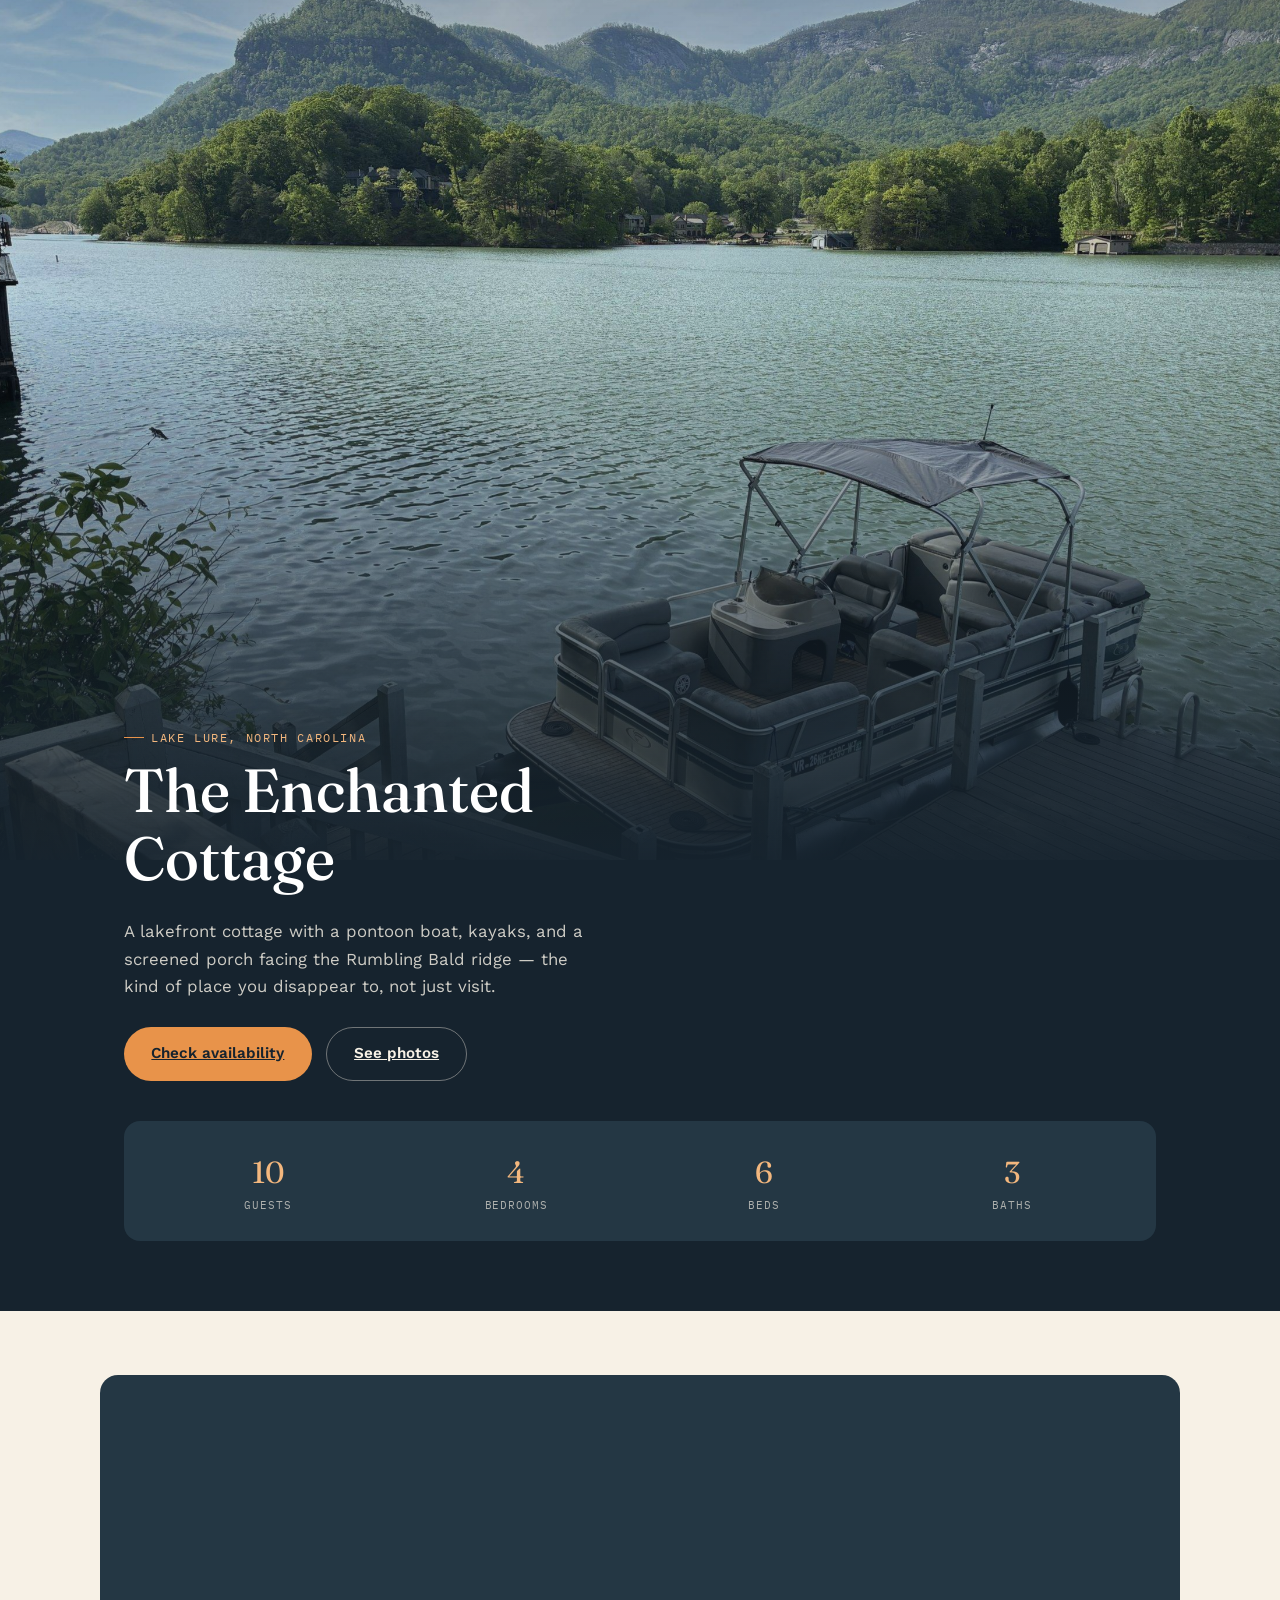
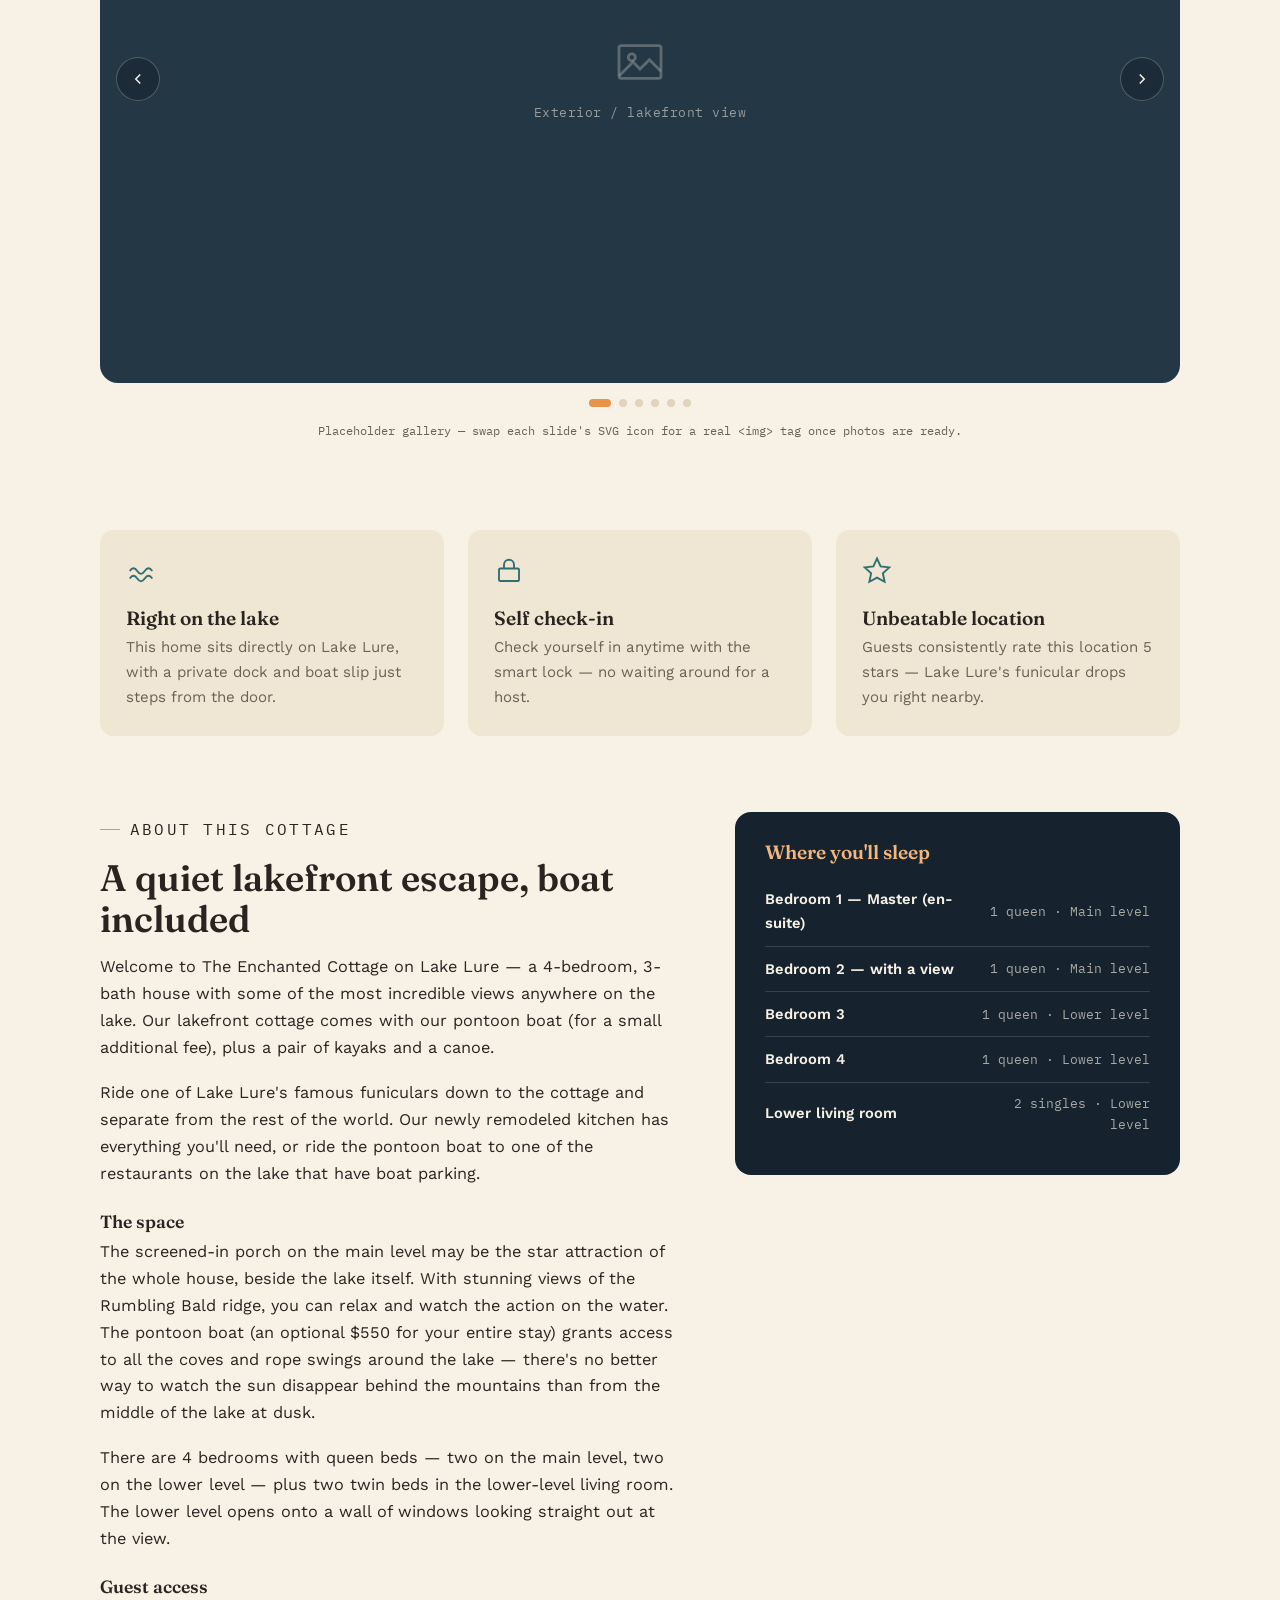
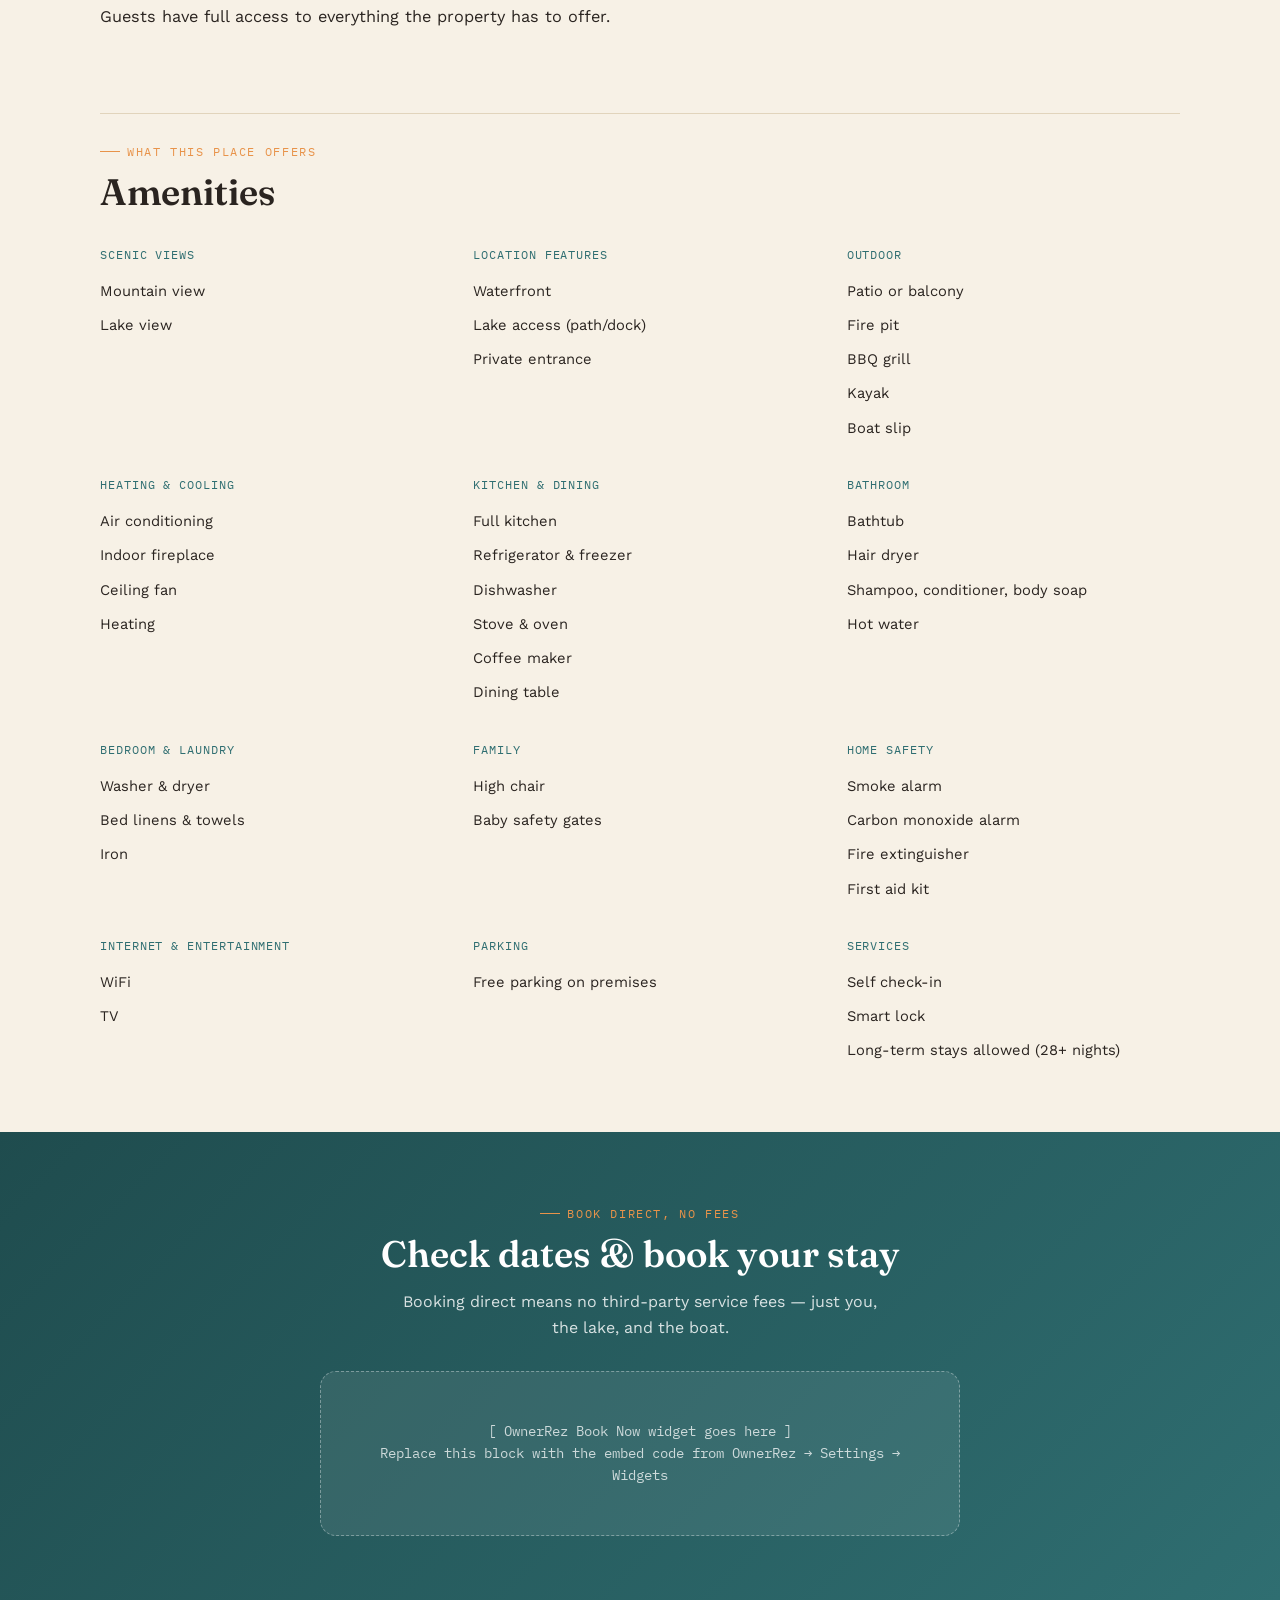
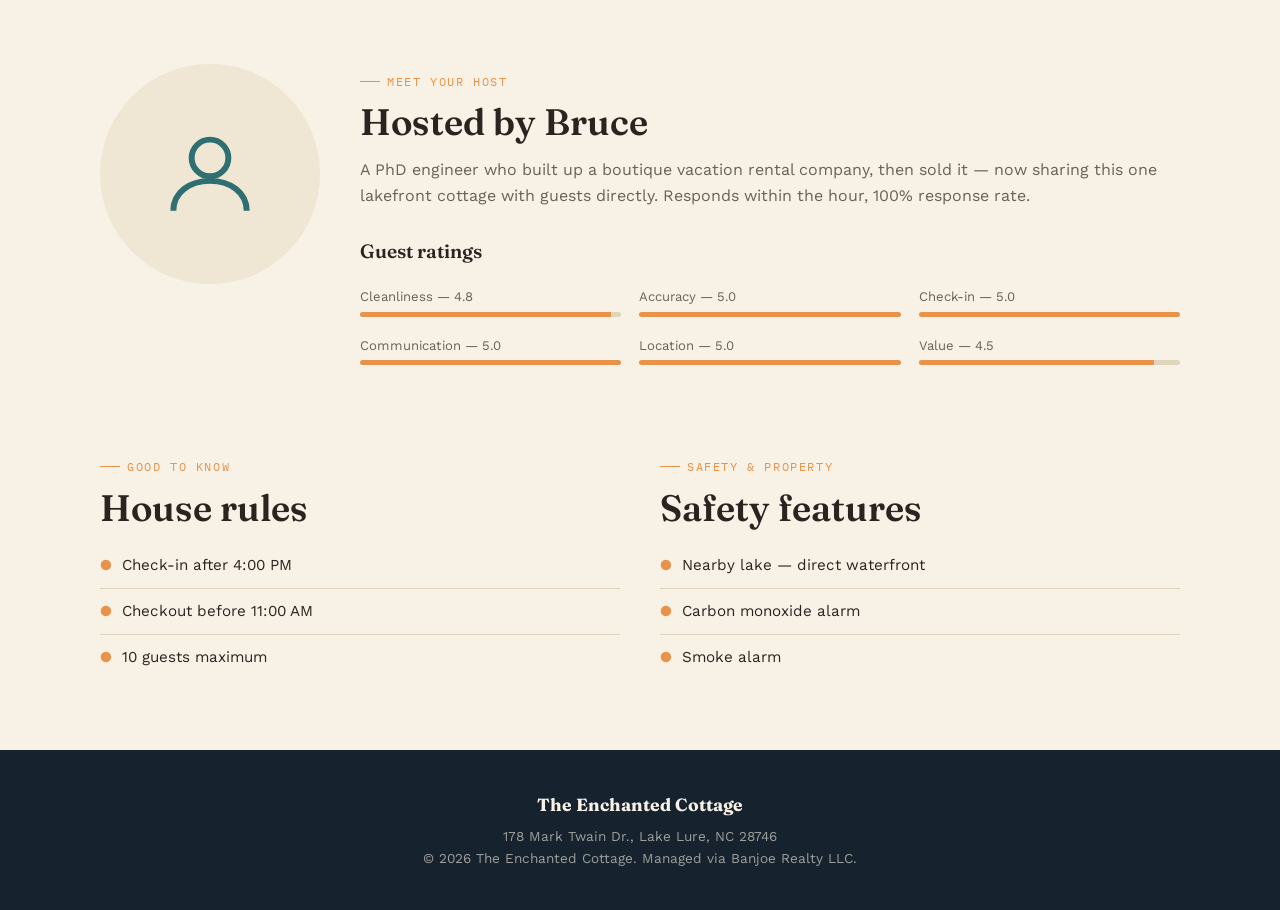
==== index.html @ beb5c67f "Initial commit" ====
<!DOCTYPE html>
<html lang="en">
<head>
<meta charset="UTF-8">
<meta name="viewport" content="width=device-width, initial-scale=1">
<title>The Enchanted Cottage | Lakefront Vacation Rental, Lake Lure NC</title>
<meta name="description" content="Lakefront cottage on Lake Lure, NC with a pontoon boat, kayaks, and a screened porch overlooking Rumbling Bald. Sleeps 10 across 4 bedrooms. Book direct.">
<link rel="preconnect" href="https://fonts.googleapis.com">
<link href="https://fonts.googleapis.com/css2?family=Fraunces:opsz,wght@9..144,400;9..144,500;9..144,600&family=Work+Sans:wght@400;500;600;700&family=IBM+Plex+Mono:wght@400;500&display=swap" rel="stylesheet">
<link rel="stylesheet" href="css/style.css">
</head>
<body>

<section class="hero">
  <div class="hero-media">
    <img src="assets/images/hero-pontoon-mountains.jpg" alt="Pontoon boat docked on Lake Lure with the Rumbling Bald mountain ridge in the background">
    <div class="hero-overlay"></div>
  </div>

  <div class="container hero-content">
    <p class="eyebrow">Lake Lure, North Carolina</p>
    <h1>The Enchanted Cottage</h1>
    <p class="lede">A lakefront cottage with a pontoon boat, kayaks, and a screened porch facing the Rumbling Bald ridge — the kind of place you disappear to, not just visit.</p>
    <div class="hero-ctas">
      <a href="#book" class="btn btn-primary">Check availability</a>
      <a href="#gallery" class="btn btn-ghost">See photos</a>
    </div>

    <div class="quickfacts">
      <div class="fact"><div class="num">10</div><div class="label">Guests</div></div>
      <div class="fact"><div class="num">4</div><div class="label">Bedrooms</div></div>
      <div class="fact"><div class="num">6</div><div class="label">Beds</div></div>
      <div class="fact"><div class="num">3</div><div class="label">Baths</div></div>
    </div>
  </div>
</section>

<section class="carousel-section container" id="gallery">
  <div class="carousel">
    <div class="carousel-track">
      <div class="carousel-slide">
        <div class="placeholder-wrap">
          <svg class="placeholder-icon" viewBox="0 0 24 24" fill="none" stroke="currentColor" stroke-width="1.2"><rect x="3" y="5" width="18" height="14" rx="1"/><circle cx="8.5" cy="10" r="1.5"/><path d="M21 16l-5-5-4 4-3-3-6 6"/></svg>
          <span class="placeholder-label">Exterior / lakefront view</span>
        </div>
      </div>
      <div class="carousel-slide">
        <img src="assets/images/porch-view-mountains.jpg" alt="View of Lake Lure and the surrounding mountains from the cottage's deck">
      </div>
      <div class="carousel-slide">
        <div class="placeholder-wrap">
          <svg class="placeholder-icon" viewBox="0 0 24 24" fill="none" stroke="currentColor" stroke-width="1.2"><rect x="3" y="5" width="18" height="14" rx="1"/><circle cx="8.5" cy="10" r="1.5"/><path d="M21 16l-5-5-4 4-3-3-6 6"/></svg>
          <span class="placeholder-label">Kitchen</span>
        </div>
      </div>
      <div class="carousel-slide">
        <div class="placeholder-wrap">
          <svg class="placeholder-icon" viewBox="0 0 24 24" fill="none" stroke="currentColor" stroke-width="1.2"><rect x="3" y="5" width="18" height="14" rx="1"/><circle cx="8.5" cy="10" r="1.5"/><path d="M21 16l-5-5-4 4-3-3-6 6"/></svg>
          <span class="placeholder-label">Bedroom 1 (Master)</span>
        </div>
      </div>
      <div class="carousel-slide">
        <div class="placeholder-wrap">
          <svg class="placeholder-icon" viewBox="0 0 24 24" fill="none" stroke="currentColor" stroke-width="1.2"><rect x="3" y="5" width="18" height="14" rx="1"/><circle cx="8.5" cy="10" r="1.5"/><path d="M21 16l-5-5-4 4-3-3-6 6"/></svg>
          <span class="placeholder-label">Pontoon boat &amp; dock</span>
        </div>
      </div>
      <div class="carousel-slide">
        <div class="placeholder-wrap">
          <svg class="placeholder-icon" viewBox="0 0 24 24" fill="none" stroke="currentColor" stroke-width="1.2"><rect x="3" y="5" width="18" height="14" rx="1"/><circle cx="8.5" cy="10" r="1.5"/><path d="M21 16l-5-5-4 4-3-3-6 6"/></svg>
          <span class="placeholder-label">Lower level living room</span>
        </div>
      </div>
    </div>
    <button class="carousel-btn prev" aria-label="Previous photo">
      <svg width="18" height="18" viewBox="0 0 24 24" fill="none" stroke="currentColor" stroke-width="2"><path d="M15 18l-6-6 6-6"/></svg>
    </button>
    <button class="carousel-btn next" aria-label="Next photo">
      <svg width="18" height="18" viewBox="0 0 24 24" fill="none" stroke="currentColor" stroke-width="2"><path d="M9 18l6-6-6-6"/></svg>
    </button>
  </div>
  <div class="carousel-dots"></div>
  <p class="carousel-note">Placeholder gallery — swap each slide's SVG icon for a real &lt;img&gt; tag once photos are ready.</p>
</section>

<section class="highlights container">
  <div class="highlight-grid">
    <div class="highlight-card">
      <svg class="icon" viewBox="0 0 24 24" fill="none" stroke="currentColor" stroke-width="1.5"><path d="M3 18c2-3 4-3 6 0s4 3 6 0 4-3 6 0"/><path d="M3 12c2-3 4-3 6 0s4 3 6 0 4-3 6 0"/></svg>
      <h3>Right on the lake</h3>
      <p>This home sits directly on Lake Lure, with a private dock and boat slip just steps from the door.</p>
    </div>
    <div class="highlight-card">
      <svg class="icon" viewBox="0 0 24 24" fill="none" stroke="currentColor" stroke-width="1.5"><rect x="4" y="10" width="16" height="10" rx="1"/><path d="M8 10V7a4 4 0 0 1 8 0v3"/></svg>
      <h3>Self check-in</h3>
      <p>Check yourself in anytime with the smart lock — no waiting around for a host.</p>
    </div>
    <div class="highlight-card">
      <svg class="icon" viewBox="0 0 24 24" fill="none" stroke="currentColor" stroke-width="1.5"><path d="M12 2l2.9 6.3 6.9.8-5.1 4.7 1.4 6.8L12 17.3l-6.1 3.3 1.4-6.8-5.1-4.7 6.9-.8z"/></svg>
      <h3>Unbeatable location</h3>
      <p>Guests consistently rate this location 5 stars — Lake Lure's funicular drops you right nearby.</p>
    </div>
  </div>
</section>

<section class="description-section container">
  <div class="description-grid">
    <div class="description-body">
      <p class="eyebrow">About this cottage</p>
      <h2>A quiet lakefront escape, boat included</h2>
      <p>Welcome to The Enchanted Cottage on Lake Lure — a 4-bedroom, 3-bath house with some of the most incredible views anywhere on the lake. Our lakefront cottage comes with our pontoon boat (for a small additional fee), plus a pair of kayaks and a canoe.</p>
      <p>Ride one of Lake Lure's famous funiculars down to the cottage and separate from the rest of the world. Our newly remodeled kitchen has everything you'll need, or ride the pontoon boat to one of the restaurants on the lake that have boat parking.</p>
      <h3>The space</h3>
      <p>The screened-in porch on the main level may be the star attraction of the whole house, beside the lake itself. With stunning views of the Rumbling Bald ridge, you can relax and watch the action on the water. The pontoon boat (an optional $550 for your entire stay) grants access to all the coves and rope swings around the lake — there's no better way to watch the sun disappear behind the mountains than from the middle of the lake at dusk.</p>
      <p>There are 4 bedrooms with queen beds — two on the main level, two on the lower level — plus two twin beds in the lower-level living room. The lower level opens onto a wall of windows looking straight out at the view.</p>
      <h3>Guest access</h3>
      <p>Guests have full access to everything the property has to offer.</p>
    </div>

    <div class="sleep-card">
      <h3>Where you'll sleep</h3>
      <table class="sleep-table">
        <tr><td class="room">Bedroom 1 — Master (en-suite)</td><td class="beds">1 queen · Main level</td></tr>
        <tr><td class="room">Bedroom 2 — with a view</td><td class="beds">1 queen · Main level</td></tr>
        <tr><td class="room">Bedroom 3</td><td class="beds">1 queen · Lower level</td></tr>
        <tr><td class="room">Bedroom 4</td><td class="beds">1 queen · Lower level</td></tr>
        <tr><td class="room">Lower living room</td><td class="beds">2 singles · Lower level</td></tr>
      </table>
    </div>
  </div>
</section>

<section class="amenities-section container">
  <p class="eyebrow">What this place offers</p>
  <h2>Amenities</h2>
  <div class="amenity-grid">
    <div class="amenity-group">
      <span class="cat">Scenic views</span>
      <ul><li>Mountain view</li><li>Lake view</li></ul>
    </div>
    <div class="amenity-group">
      <span class="cat">Location features</span>
      <ul><li>Waterfront</li><li>Lake access (path/dock)</li><li>Private entrance</li></ul>
    </div>
    <div class="amenity-group">
      <span class="cat">Outdoor</span>
      <ul><li>Patio or balcony</li><li>Fire pit</li><li>BBQ grill</li><li>Kayak</li><li>Boat slip</li></ul>
    </div>
    <div class="amenity-group">
      <span class="cat">Heating &amp; cooling</span>
      <ul><li>Air conditioning</li><li>Indoor fireplace</li><li>Ceiling fan</li><li>Heating</li></ul>
    </div>
    <div class="amenity-group">
      <span class="cat">Kitchen &amp; dining</span>
      <ul><li>Full kitchen</li><li>Refrigerator &amp; freezer</li><li>Dishwasher</li><li>Stove &amp; oven</li><li>Coffee maker</li><li>Dining table</li></ul>
    </div>
    <div class="amenity-group">
      <span class="cat">Bathroom</span>
      <ul><li>Bathtub</li><li>Hair dryer</li><li>Shampoo, conditioner, body soap</li><li>Hot water</li></ul>
    </div>
    <div class="amenity-group">
      <span class="cat">Bedroom &amp; laundry</span>
      <ul><li>Washer &amp; dryer</li><li>Bed linens &amp; towels</li><li>Iron</li></ul>
    </div>
    <div class="amenity-group">
      <span class="cat">Family</span>
      <ul><li>High chair</li><li>Baby safety gates</li></ul>
    </div>
    <div class="amenity-group">
      <span class="cat">Home safety</span>
      <ul><li>Smoke alarm</li><li>Carbon monoxide alarm</li><li>Fire extinguisher</li><li>First aid kit</li></ul>
    </div>
    <div class="amenity-group">
      <span class="cat">Internet &amp; entertainment</span>
      <ul><li>WiFi</li><li>TV</li></ul>
    </div>
    <div class="amenity-group">
      <span class="cat">Parking</span>
      <ul><li>Free parking on premises</li></ul>
    </div>
    <div class="amenity-group">
      <span class="cat">Services</span>
      <ul><li>Self check-in</li><li>Smart lock</li><li>Long-term stays allowed (28+ nights)</li></ul>
    </div>
  </div>
</section>

<section class="booking-band" id="book">
  <div class="container">
    <p class="eyebrow" style="justify-content:center;">Book direct, no fees</p>
    <h2>Check dates &amp; book your stay</h2>
    <p class="lede">Booking direct means no third-party service fees — just you, the lake, and the boat.</p>
    <div class="widget-placeholder">
      [ OwnerRez Book Now widget goes here ]<br>
      Replace this block with the embed code from OwnerRez → Settings → Widgets
    </div>
  </div>
</section>

<section class="host-section container">
  <div class="host-grid">
    <div class="host-avatar">
      <svg viewBox="0 0 24 24" fill="none" stroke="currentColor" stroke-width="1.3"><circle cx="12" cy="8.5" r="4"/><path d="M4 20c0-4 3.6-6.5 8-6.5s8 2.5 8 6.5"/></svg>
    </div>
    <div>
      <p class="eyebrow">Meet your host</p>
      <h2>Hosted by Bruce</h2>
      <p>A PhD engineer who built up a boutique vacation rental company, then sold it — now sharing this one lakefront cottage with guests directly. Responds within the hour, 100% response rate.</p>

      <h3 style="margin-top:1.6em;">Guest ratings</h3>
      <div class="review-stats">
        <div class="review-stat"><div class="label">Cleanliness — 4.8</div><div class="bar-track"><div class="bar-fill" style="width:96%;"></div></div></div>
        <div class="review-stat"><div class="label">Accuracy — 5.0</div><div class="bar-track"><div class="bar-fill" style="width:100%;"></div></div></div>
        <div class="review-stat"><div class="label">Check-in — 5.0</div><div class="bar-track"><div class="bar-fill" style="width:100%;"></div></div></div>
        <div class="review-stat"><div class="label">Communication — 5.0</div><div class="bar-track"><div class="bar-fill" style="width:100%;"></div></div></div>
        <div class="review-stat"><div class="label">Location — 5.0</div><div class="bar-track"><div class="bar-fill" style="width:100%;"></div></div></div>
        <div class="review-stat"><div class="label">Value — 4.5</div><div class="bar-track"><div class="bar-fill" style="width:90%;"></div></div></div>
      </div>
    </div>
  </div>
</section>

<section class="rules-section container">
  <div class="rules-grid">
    <div>
      <p class="eyebrow">Good to know</p>
      <h2>House rules</h2>
      <ul>
        <li><span class="dot">●</span> Check-in after 4:00 PM</li>
        <li><span class="dot">●</span> Checkout before 11:00 AM</li>
        <li><span class="dot">●</span> 10 guests maximum</li>
      </ul>
    </div>
    <div>
      <p class="eyebrow">Safety &amp; property</p>
      <h2>Safety features</h2>
      <ul>
        <li><span class="dot">●</span> Nearby lake — direct waterfront</li>
        <li><span class="dot">●</span> Carbon monoxide alarm</li>
        <li><span class="dot">●</span> Smoke alarm</li>
      </ul>
    </div>
  </div>
</section>

<footer class="site-footer">
  <div class="container">
    <strong>The Enchanted Cottage</strong>
    178 Mark Twain Dr., Lake Lure, NC 28746<br>
    © 2026 The Enchanted Cottage. Managed via Banjoe Realty LLC.
  </div>
</footer>

<script src="js/parallax.js"></script>
<script src="js/carousel.js"></script>
</body>
</html>
---- css/style.css ----
/* ============================================================
   The Enchanted Cottage — Lake Lure, NC
   Design tokens — grounded in the property's own signature
   moment: sunset over the lake, seen from the pontoon boat.
   ============================================================ */
:root {
  --dusk: #16232E;         /* deep lake-at-dusk navy — hero bg, dark sections */
  --dusk-soft: #243744;    /* lighter navy for cards on dark bg */
  --lake: #2F6E71;         /* the lake's actual daytime teal-green */
  --lake-deep: #1F4C4E;
  --amber: #E8934A;        /* sunset glow — primary warm accent */
  --amber-soft: #F3B77E;
  --parchment: #F7F1E6;    /* warm cream — body background */
  --parchment-raised: #EFE6D3;
  --ink: #2A2420;          /* warm near-black text */
  --ink-soft: #6B6155;
  --line: #E1D4BC;

  --font-display: "Fraunces", "Iowan Old Style", Georgia, serif;
  --font-body: "Work Sans", -apple-system, BlinkMacSystemFont, sans-serif;
  --font-mono: "IBM Plex Mono", "SFMono-Regular", Consolas, monospace;

  --container: 1080px;
}

@media (prefers-reduced-motion: reduce) {
  * { animation-duration: 0.001ms !important; transition-duration: 0.001ms !important; }
}

* { box-sizing: border-box; }
html { scroll-behavior: smooth; }
body {
  margin: 0;
  background: var(--parchment);
  color: var(--ink);
  font-family: var(--font-body);
  line-height: 1.65;
  -webkit-font-smoothing: antialiased;
}
img { max-width: 100%; display: block; }
a { color: inherit; }
.container { max-width: var(--container); margin: 0 auto; padding: 0 24px; }

h1, h2, h3 {
  font-family: var(--font-display);
  font-weight: 600;
  line-height: 1.12;
  margin: 0 0 0.4em;
}
h1 { font-size: clamp(2.4rem, 5vw, 3.8rem); font-weight: 500; }
h2 { font-size: clamp(1.6rem, 3vw, 2.3rem); }
h3 { font-size: 1.2rem; }
p { margin: 0 0 1.1em; color: var(--ink-soft); }

.eyebrow {
  font-family: var(--font-mono);
  font-size: 0.72rem;
  letter-spacing: 0.14em;
  text-transform: uppercase;
  color: var(--amber);
  display: inline-flex;
  align-items: center;
  gap: 0.6em;
  margin-bottom: 0.9em;
}
.eyebrow::before { content: ""; width: 20px; height: 1px; background: var(--amber); }

.btn {
  display: inline-flex;
  align-items: center;
  gap: 0.5em;
  font-family: var(--font-body);
  font-weight: 600;
  font-size: 0.95rem;
  padding: 0.9em 1.8em;
  border-radius: 999px;
  border: none;
  cursor: pointer;
  transition: transform 0.15s ease, box-shadow 0.15s ease;
}
.btn-primary { background: var(--amber); color: var(--dusk); }
.btn-primary:hover { transform: translateY(-2px); box-shadow: 0 10px 24px rgba(232,147,74,0.35); }
.btn-ghost { background: transparent; color: var(--parchment); border: 1.5px solid rgba(247,241,230,0.4); }
.btn-ghost:hover { background: rgba(247,241,230,0.1); }

/* ---------- Hero ---------- */
.hero {
  position: relative;
  background: var(--dusk);
  color: var(--parchment);
  overflow: hidden;
  padding-bottom: 70px;
}
.hero-media {
  position: relative;
  width: 100%;
  aspect-ratio: 16/12;
  max-height: 860px;
  overflow: hidden;
}
.hero-media img {
  position: absolute;
  top: -10%;
  left: 0;
  width: 100%;
  height: 122%;
  object-fit: cover;
  object-position: center 0%;
  will-change: transform;
}
.hero-overlay {
  position: absolute;
  inset: 0;
  background: linear-gradient(
    180deg,
    rgba(22,35,46,0.35) 0%,
    rgba(22,35,46,0.15) 35%,
    rgba(22,35,46,0.55) 68%,
    rgba(22,35,46,0.96) 100%
  );
}
.hero-content {
  position: relative;
  margin-top: -140px;
  z-index: 2;
}
.hero-content .eyebrow { color: var(--amber-soft); }
.hero-content h1 { color: #fff; max-width: 16ch; }
.hero-content .lede { color: rgba(247,241,230,0.82); max-width: 46ch; font-size: 1.05rem; }
.hero-ctas { display: flex; gap: 14px; margin-top: 1.6em; flex-wrap: wrap; }

/* Quick facts bar */
.quickfacts {
  margin-top: 40px;
  background: var(--dusk-soft);
  border-radius: 16px;
  padding: 26px 30px;
  display: grid;
  grid-template-columns: repeat(4, 1fr);
  gap: 20px;
}
.quickfacts .fact { text-align: center; }
.quickfacts .fact .num {
  font-family: var(--font-display);
  font-size: 1.9rem;
  color: var(--amber-soft);
}
.quickfacts .fact .label {
  font-family: var(--font-mono);
  font-size: 0.68rem;
  letter-spacing: 0.08em;
  text-transform: uppercase;
  color: rgba(247,241,230,0.65);
}
@media (max-width: 700px) {
  .quickfacts { grid-template-columns: repeat(2, 1fr); }
}

/* ---------- Carousel ---------- */
.carousel-section { padding: 64px 0 20px; }
.carousel {
  position: relative;
  border-radius: 18px;
  overflow: hidden;
  background: var(--dusk-soft);
  aspect-ratio: 16/9;
}
.carousel-track {
  display: flex;
  height: 100%;
  transition: transform 0.4s ease;
}
.carousel-slide {
  flex: 0 0 100%;
  height: 100%;
  display: flex;
  align-items: center;
  justify-content: center;
  position: relative;
  color: rgba(247,241,230,0.55);
}
.carousel-slide .placeholder-icon { width: 56px; height: 56px; opacity: 0.5; margin-bottom: 12px; }
.carousel-slide .placeholder-label {
  font-family: var(--font-mono);
  font-size: 0.8rem;
  letter-spacing: 0.04em;
  text-align: center;
}
.carousel-slide .placeholder-wrap { display: flex; flex-direction: column; align-items: center; }
.carousel-slide img { width: 100%; height: 100%; object-fit: cover; }
.carousel-btn {
  position: absolute;
  top: 50%;
  transform: translateY(-50%);
  background: rgba(22,35,46,0.55);
  border: 1px solid rgba(247,241,230,0.25);
  color: var(--parchment);
  width: 44px; height: 44px;
  border-radius: 50%;
  display: flex; align-items: center; justify-content: center;
  cursor: pointer;
  z-index: 3;
  backdrop-filter: blur(4px);
}
.carousel-btn:hover { background: rgba(232,147,74,0.85); color: var(--dusk); }
.carousel-btn.prev { left: 16px; }
.carousel-btn.next { right: 16px; }
.carousel-dots {
  display: flex;
  justify-content: center;
  gap: 8px;
  margin-top: 16px;
}
.carousel-dot {
  width: 8px; height: 8px;
  border-radius: 50%;
  background: var(--line);
  border: none;
  cursor: pointer;
  padding: 0;
}
.carousel-dot.active { background: var(--amber); width: 22px; border-radius: 5px; }
.carousel-note {
  text-align: center;
  font-family: var(--font-mono);
  font-size: 0.75rem;
  color: var(--ink-soft);
  margin-top: 14px;
}

/* ---------- Highlights ---------- */
.highlights { padding: 56px 0; }
.highlight-grid {
  display: grid;
  grid-template-columns: repeat(3, 1fr);
  gap: 24px;
}
@media (max-width: 800px) { .highlight-grid { grid-template-columns: 1fr; } }
.highlight-card {
  background: var(--parchment-raised);
  border-radius: 14px;
  padding: 26px;
}
.highlight-card .icon { width: 30px; height: 30px; color: var(--lake); margin-bottom: 14px; }
.highlight-card h3 { margin-bottom: 0.3em; }
.highlight-card p { margin: 0; font-size: 0.94rem; }

/* ---------- Description ---------- */
.description-section { padding: 20px 0 64px; }
.description-grid {
  display: grid;
  grid-template-columns: 1.3fr 1fr;
  gap: 56px;
  align-items: start;
}
@media (max-width: 860px) { .description-grid { grid-template-columns: 1fr; } }
.description-body p { color: var(--ink); font-size: 1.02rem; }
.description-body h3 { margin-top: 1.4em; font-size: 1.1rem; }

.sleep-card {
  background: var(--dusk);
  color: var(--parchment);
  border-radius: 16px;
  padding: 30px;
}
.sleep-card h3 { color: var(--amber-soft); font-family: var(--font-display); }
.sleep-table { width: 100%; border-collapse: collapse; margin-top: 14px; }
.sleep-table td { padding: 10px 0; border-bottom: 1px solid rgba(247,241,230,0.14); font-size: 0.92rem; }
.sleep-table td.room { font-weight: 600; }
.sleep-table td.beds { color: rgba(247,241,230,0.65); font-family: var(--font-mono); font-size: 0.8rem; text-align: right; }
.sleep-table tr:last-child td { border-bottom: none; }

/* ---------- Amenities ---------- */
.amenities-section { padding: 20px 0 64px; border-top: 1px solid var(--line); }
.amenity-grid {
  display: grid;
  grid-template-columns: repeat(3, 1fr);
  gap: 30px 40px;
  margin-top: 32px;
}
@media (max-width: 860px) { .amenity-grid { grid-template-columns: repeat(2, 1fr); } }
@media (max-width: 560px) { .amenity-grid { grid-template-columns: 1fr; } }
.amenity-group .cat {
  font-family: var(--font-mono);
  font-size: 0.72rem;
  letter-spacing: 0.08em;
  text-transform: uppercase;
  color: var(--lake);
  margin-bottom: 10px;
  display: block;
}
.amenity-group ul { list-style: none; margin: 0; padding: 0; }
.amenity-group li {
  font-size: 0.92rem;
  padding: 5px 0;
  color: var(--ink);
}

/* ---------- Booking band ---------- */
.booking-band {
  background: linear-gradient(135deg, var(--lake-deep), var(--lake));
  color: #fff;
  padding: 64px 0;
  text-align: center;
}
.booking-band h2 { color: #fff; }
.booking-band .lede { color: rgba(255,255,255,0.82); max-width: 50ch; margin: 0 auto 1.8em; }
.widget-placeholder {
  max-width: 640px;
  margin: 0 auto;
  background: rgba(255,255,255,0.08);
  border: 1.5px dashed rgba(255,255,255,0.35);
  border-radius: 16px;
  padding: 48px 30px;
  font-family: var(--font-mono);
  font-size: 0.85rem;
  color: rgba(255,255,255,0.75);
}

/* ---------- Host + Reviews ---------- */
.host-section { padding: 64px 0; }
.host-grid {
  display: grid;
  grid-template-columns: 220px 1fr;
  gap: 40px;
  align-items: start;
}
@media (max-width: 700px) { .host-grid { grid-template-columns: 1fr; } }
.host-avatar {
  aspect-ratio: 1;
  border-radius: 50%;
  background: var(--parchment-raised);
  display: flex; align-items: center; justify-content: center;
}
.host-avatar svg { width: 50%; height: 50%; color: var(--lake); }
.review-stats {
  display: grid;
  grid-template-columns: repeat(3, 1fr);
  gap: 18px;
  margin-top: 24px;
}
.review-stat { }
.review-stat .label { font-size: 0.82rem; color: var(--ink-soft); margin-bottom: 4px; }
.review-stat .bar-track { height: 5px; background: var(--line); border-radius: 3px; overflow: hidden; }
.review-stat .bar-fill { height: 100%; background: var(--amber); }

/* ---------- Rules / Safety ---------- */
.rules-section { padding: 20px 0 70px; }
.rules-grid { display: grid; grid-template-columns: 1fr 1fr; gap: 40px; }
@media (max-width: 700px) { .rules-grid { grid-template-columns: 1fr; } }
.rules-grid ul { list-style: none; margin: 0; padding: 0; }
.rules-grid li {
  padding: 10px 0;
  border-bottom: 1px solid var(--line);
  font-size: 0.95rem;
  display: flex;
  gap: 10px;
}
.rules-grid li:last-child { border-bottom: none; }
.rules-grid li .dot { color: var(--amber); }

/* ---------- Footer ---------- */
.site-footer {
  background: var(--dusk);
  color: rgba(247,241,230,0.6);
  padding: 40px 0;
  text-align: center;
  font-size: 0.85rem;
}
.site-footer strong { color: var(--parchment); font-family: var(--font-display); font-size: 1.1rem; display: block; margin-bottom: 6px; }

a:focus-visible, button:focus-visible { outline: 2px solid var(--amber); outline-offset: 2px; }
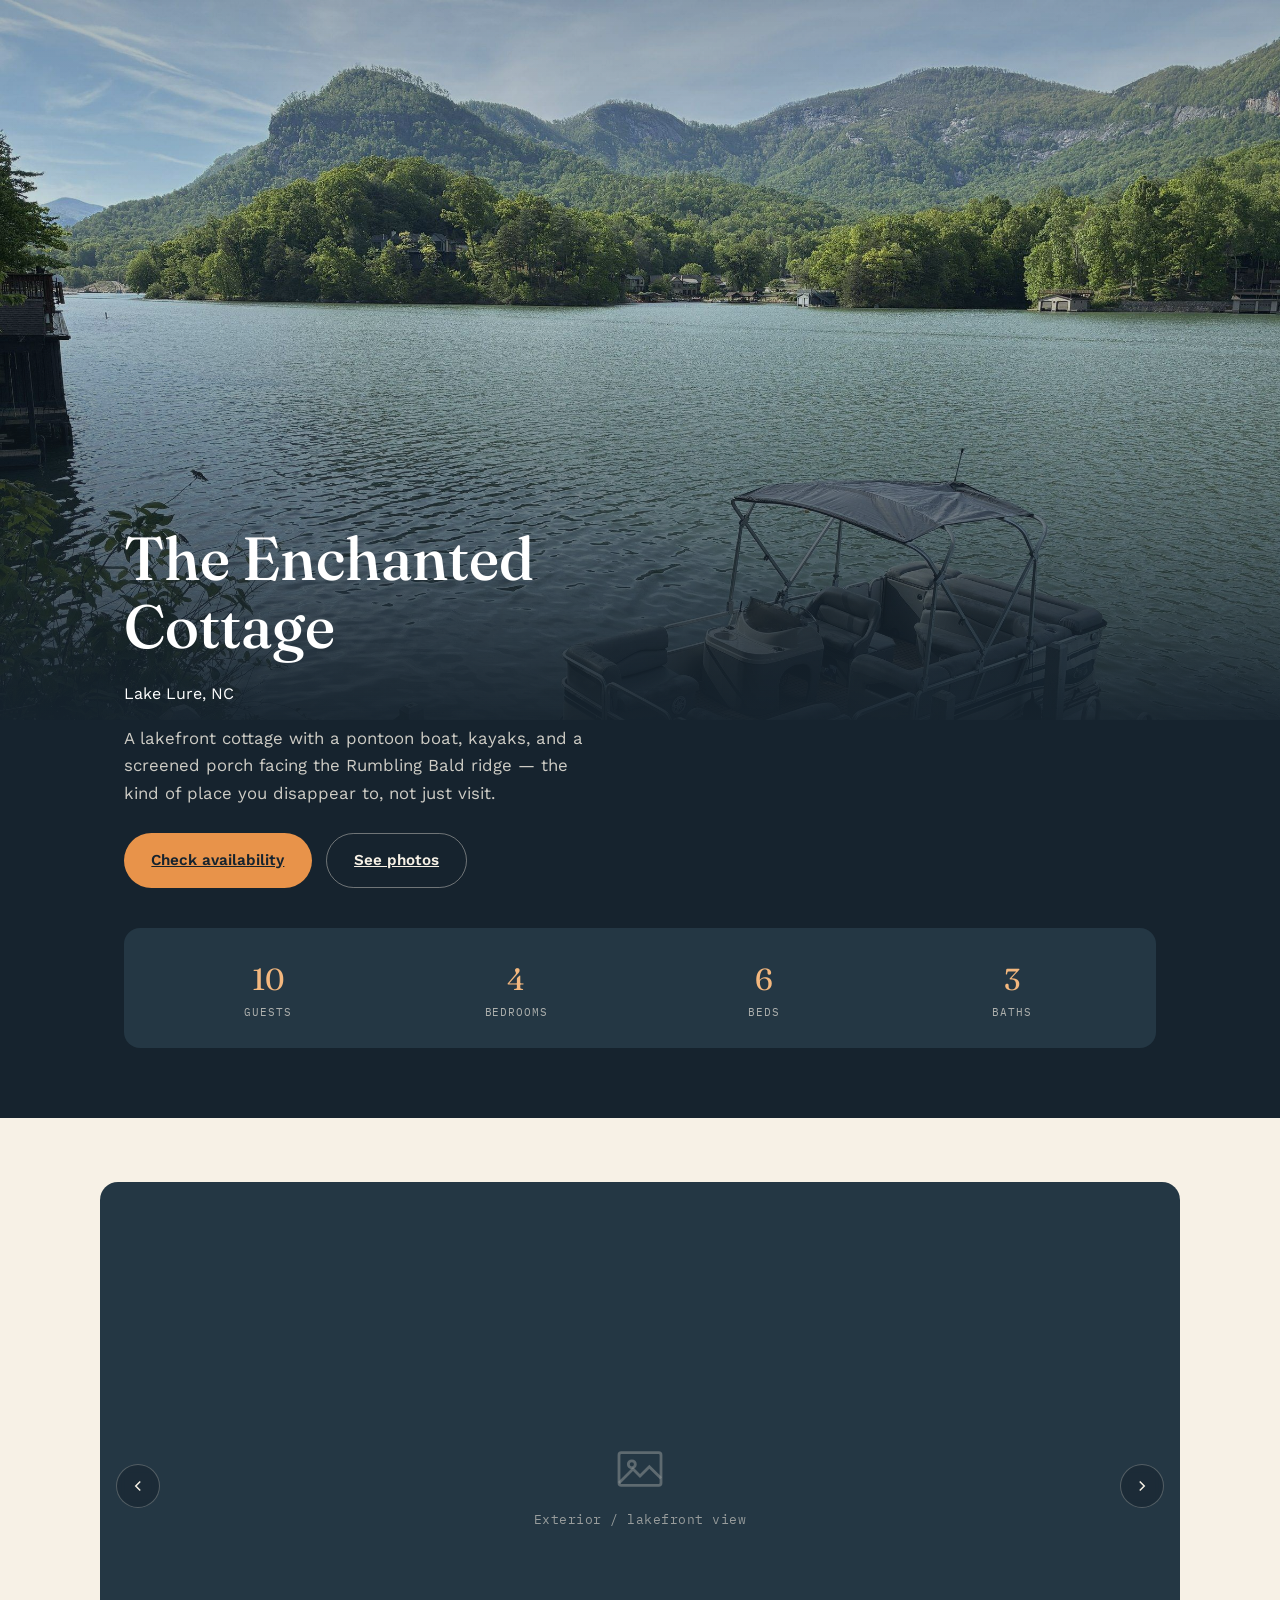
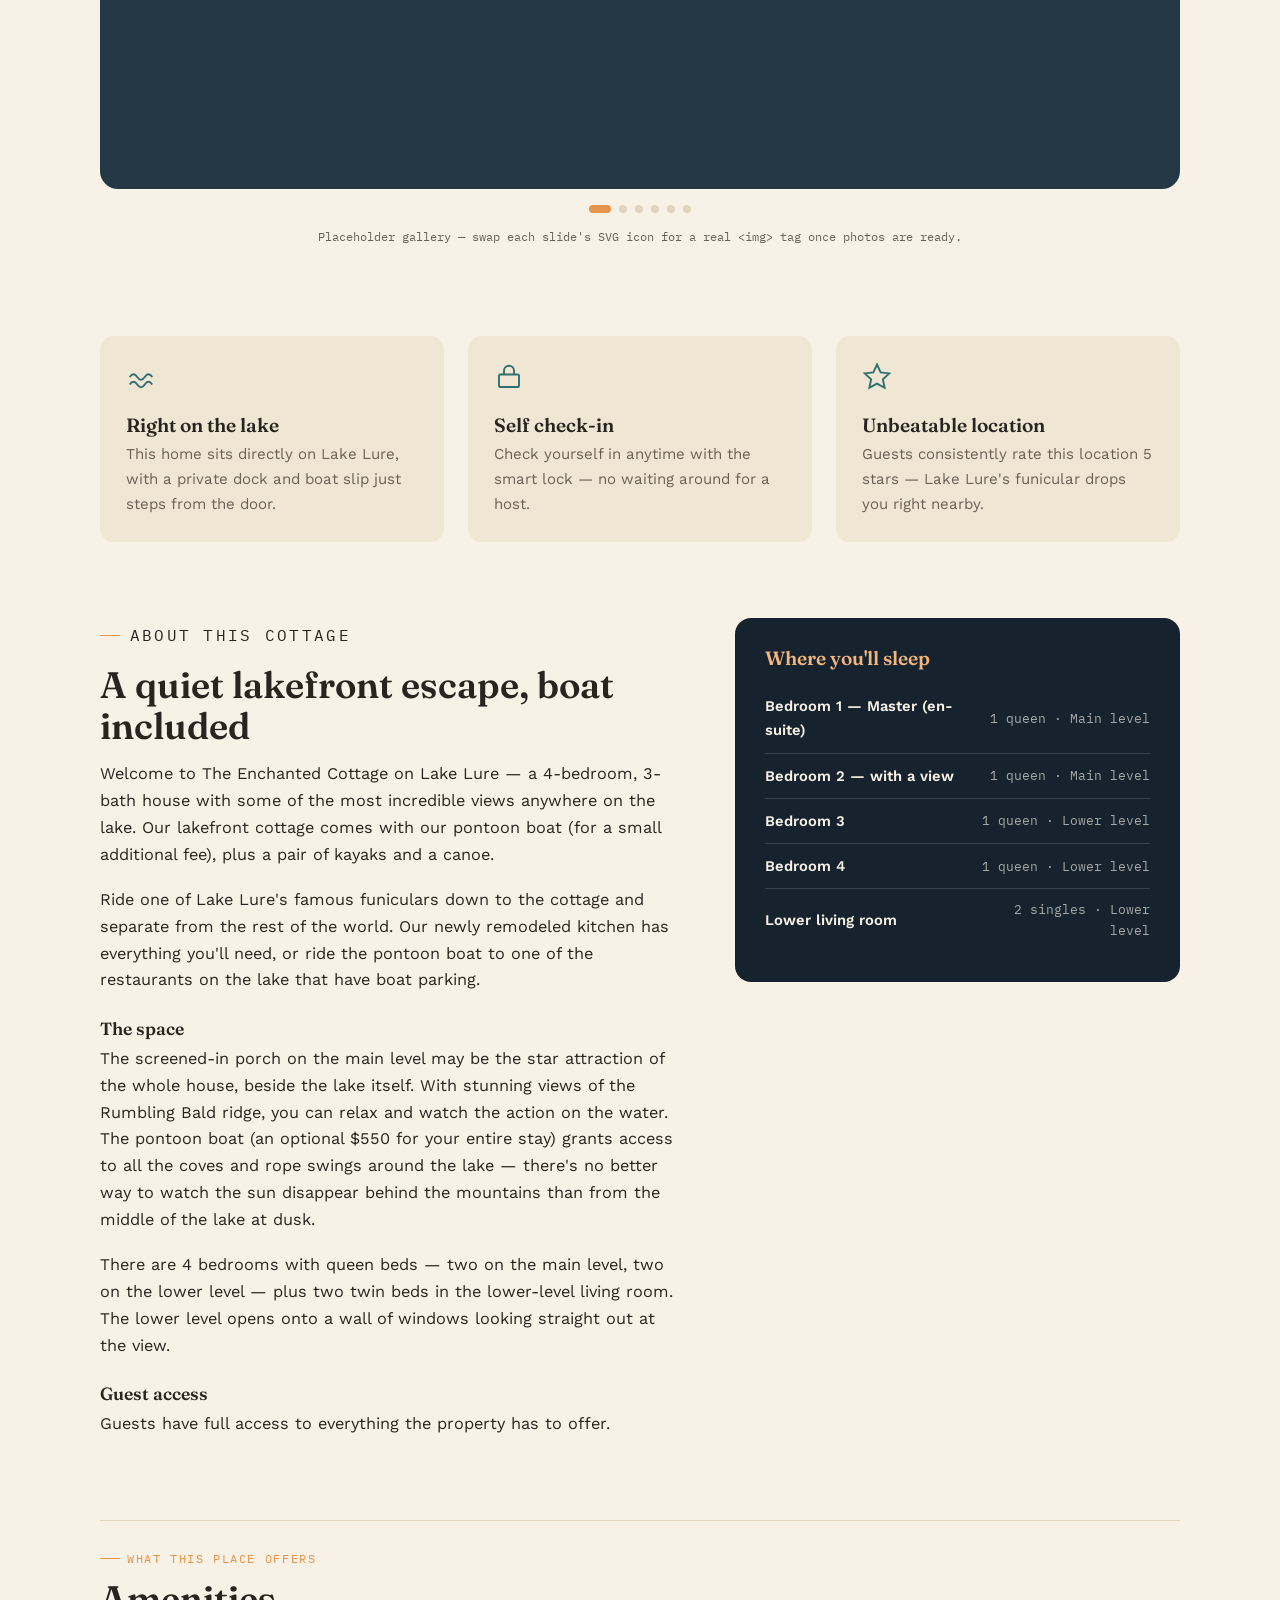
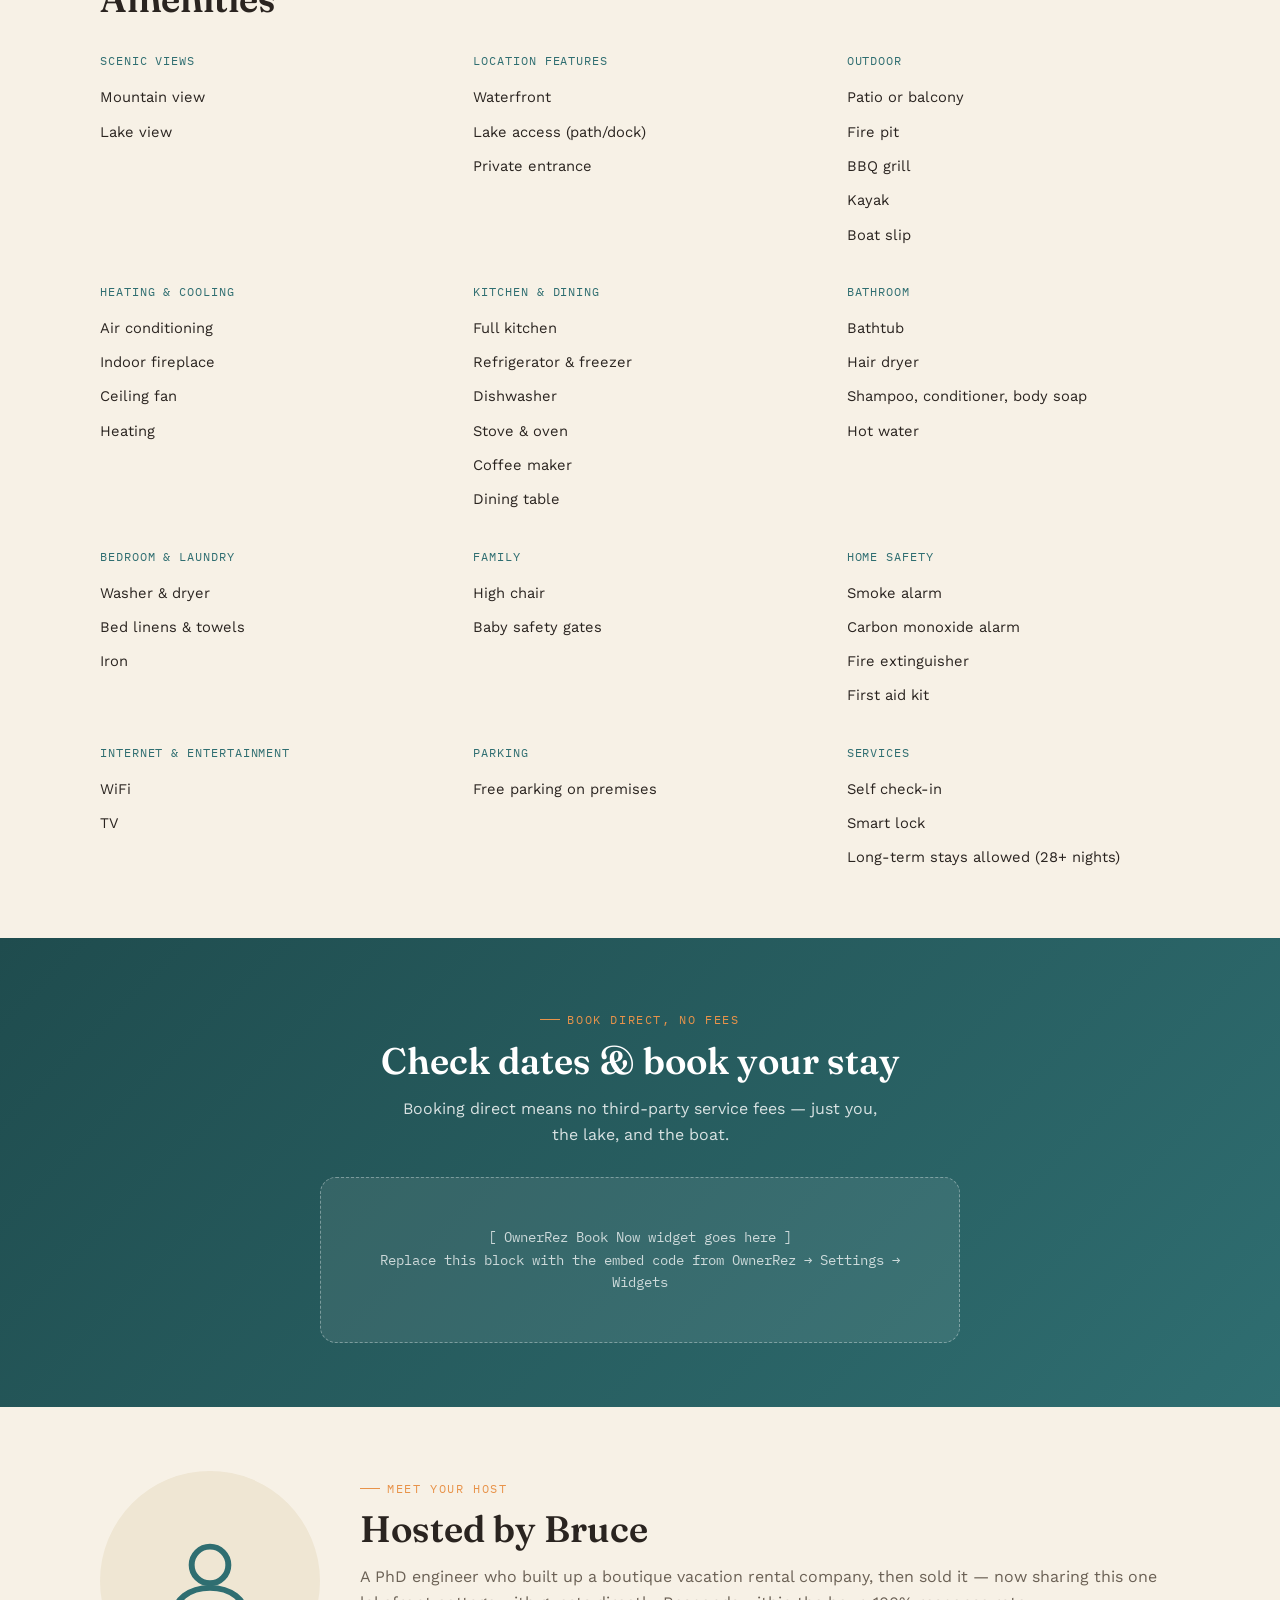
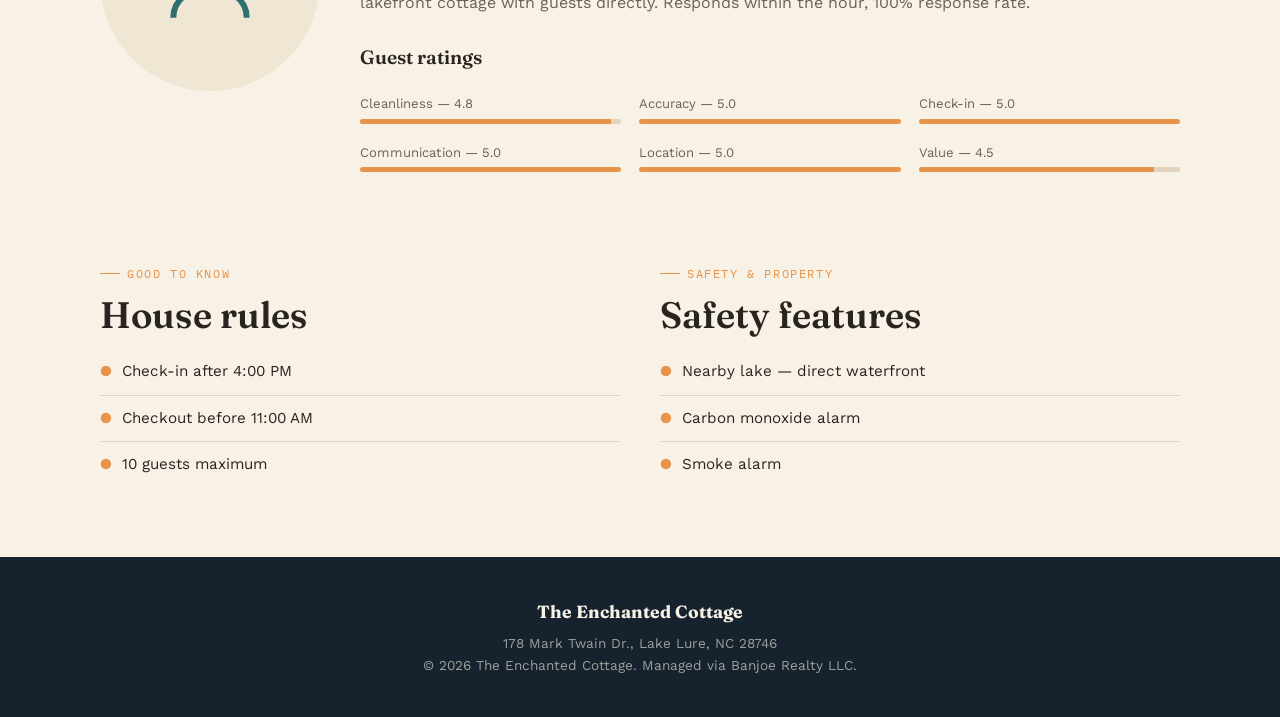
==== commit 39257dbd: "latest update with some claude code help" ====
--- a/index.html
+++ b/index.html
@@ -18,8 +18,8 @@
   </div>
 
   <div class="container hero-content">
-    <p class="eyebrow">Lake Lure, North Carolina</p>
     <h1>The Enchanted Cottage</h1>
+    <p class="tagline">Lake Lure, NC</p>
     <p class="lede">A lakefront cottage with a pontoon boat, kayaks, and a screened porch facing the Rumbling Bald ridge — the kind of place you disappear to, not just visit.</p>
     <div class="hero-ctas">
       <a href="#book" class="btn btn-primary">Check availability</a>
--- a/css/style.css
+++ b/css/style.css
@@ -91,19 +91,20 @@
   overflow: hidden;
   padding-bottom: 70px;
 }
+
 .hero-media {
   position: relative;
   width: 100%;
-  aspect-ratio: 16/12;
+  aspect-ratio: 16/9;
   max-height: 860px;
   overflow: hidden;
 }
 .hero-media img {
   position: absolute;
-  top: -10%;
+  top: 0;
   left: 0;
   width: 100%;
-  height: 122%;
+  height: 100%;
   object-fit: cover;
   object-position: center 0%;
   will-change: transform;
@@ -121,11 +122,12 @@
 }
 .hero-content {
   position: relative;
-  margin-top: -140px;
+  margin-top: -195px;
   z-index: 2;
 }
 .hero-content .eyebrow { color: var(--amber-soft); }
 .hero-content h1 { color: #fff; max-width: 16ch; }
+.hero-content .tagline { color: #fff; font-size: 1rem; margin: -0.3em 0 1.1em; }
 .hero-content .lede { color: rgba(247,241,230,0.82); max-width: 46ch; font-size: 1.05rem; }
 .hero-ctas { display: flex; gap: 14px; margin-top: 1.6em; flex-wrap: wrap; }
 
@@ -154,6 +156,8 @@
 }
 @media (max-width: 700px) {
   .quickfacts { grid-template-columns: repeat(2, 1fr); }
+  .hero-media { aspect-ratio: 4/5; }
+  .hero-content { margin-top: -135px; }
 }
 
 /* ---------- Carousel ---------- */
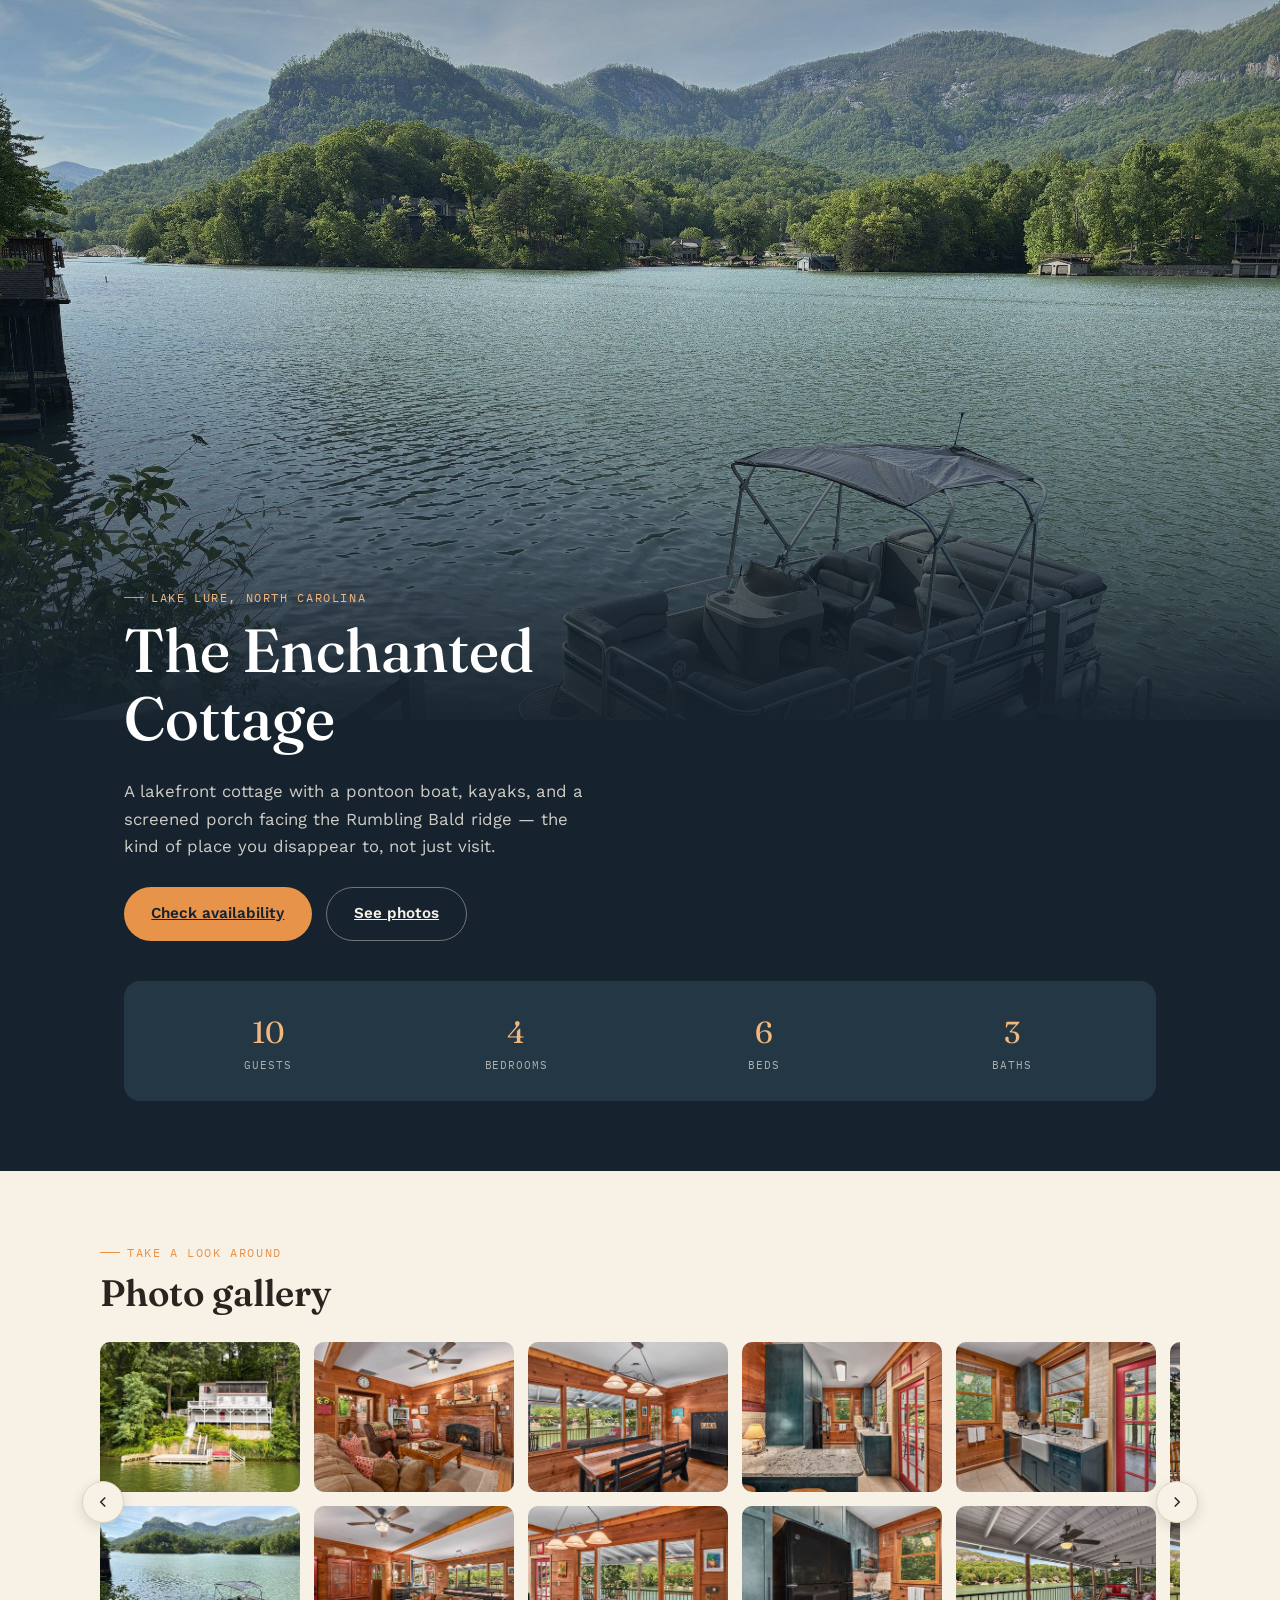
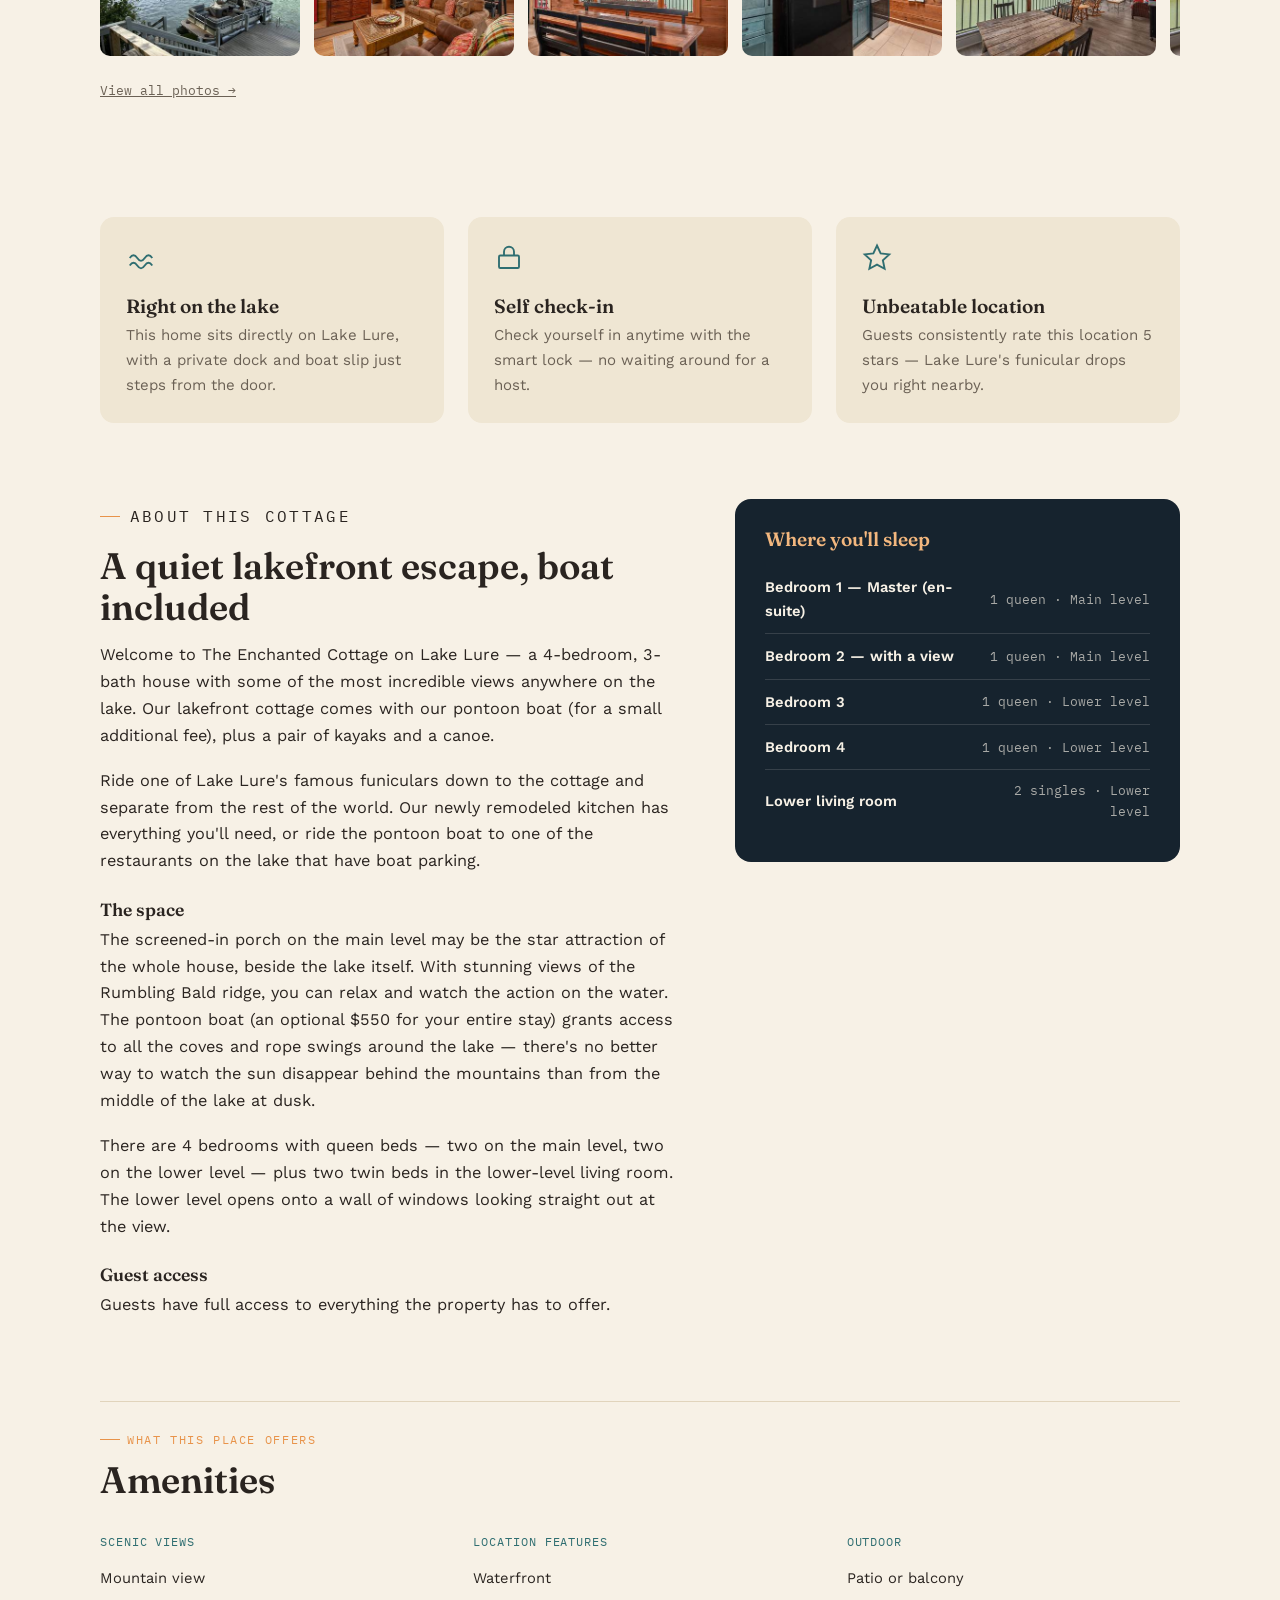
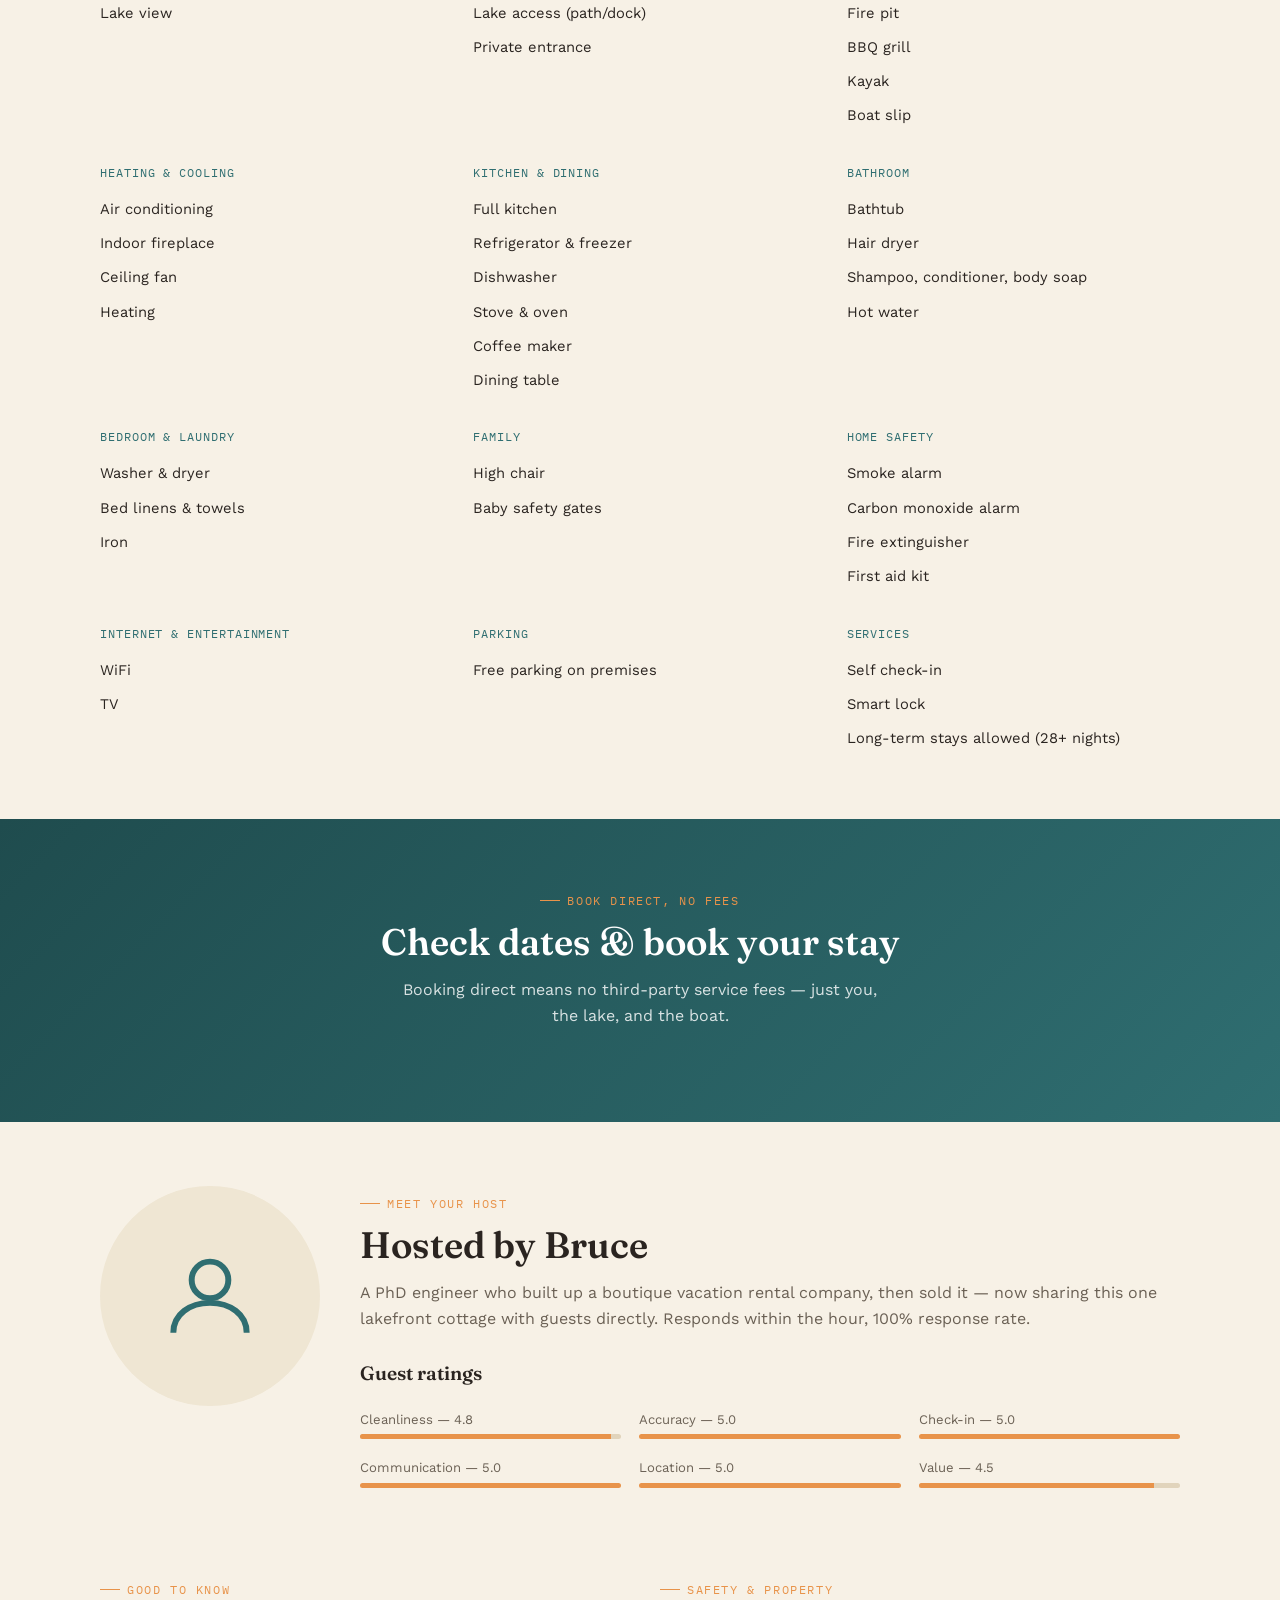
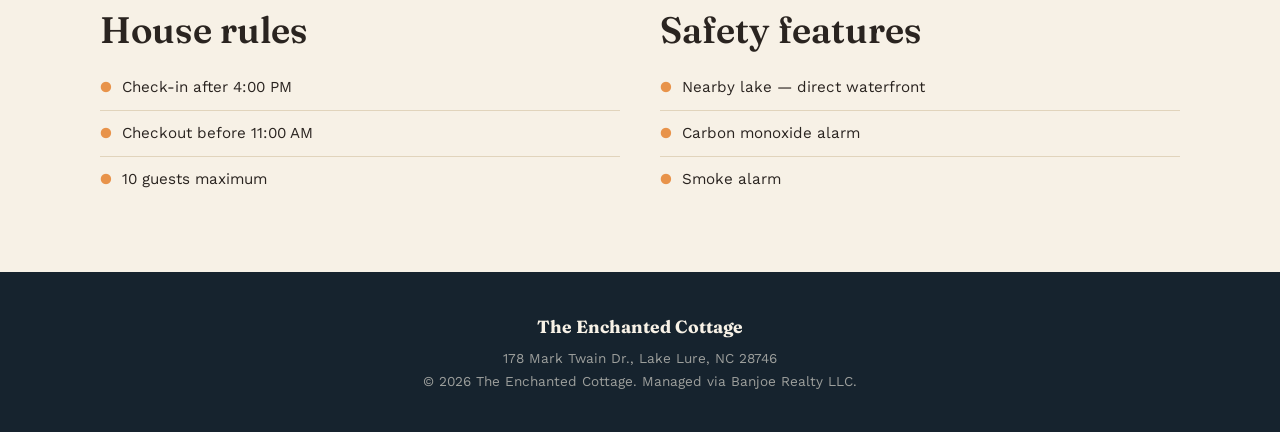
==== commit 7aaa5363: "New photos and widgest added" ====
--- a/index.html
+++ b/index.html
@@ -18,8 +18,8 @@
   </div>
 
   <div class="container hero-content">
+    <p class="eyebrow">Lake Lure, North Carolina</p>
     <h1>The Enchanted Cottage</h1>
-    <p class="tagline">Lake Lure, NC</p>
     <p class="lede">A lakefront cottage with a pontoon boat, kayaks, and a screened porch facing the Rumbling Bald ridge — the kind of place you disappear to, not just visit.</p>
     <div class="hero-ctas">
       <a href="#book" class="btn btn-primary">Check availability</a>
@@ -35,53 +35,38 @@
   </div>
 </section>
 
-<section class="carousel-section container" id="gallery">
-  <div class="carousel">
-    <div class="carousel-track">
-      <div class="carousel-slide">
-        <div class="placeholder-wrap">
-          <svg class="placeholder-icon" viewBox="0 0 24 24" fill="none" stroke="currentColor" stroke-width="1.2"><rect x="3" y="5" width="18" height="14" rx="1"/><circle cx="8.5" cy="10" r="1.5"/><path d="M21 16l-5-5-4 4-3-3-6 6"/></svg>
-          <span class="placeholder-label">Exterior / lakefront view</span>
-        </div>
-      </div>
-      <div class="carousel-slide">
-        <img src="assets/images/porch-view-mountains.jpg" alt="View of Lake Lure and the surrounding mountains from the cottage's deck">
-      </div>
-      <div class="carousel-slide">
-        <div class="placeholder-wrap">
-          <svg class="placeholder-icon" viewBox="0 0 24 24" fill="none" stroke="currentColor" stroke-width="1.2"><rect x="3" y="5" width="18" height="14" rx="1"/><circle cx="8.5" cy="10" r="1.5"/><path d="M21 16l-5-5-4 4-3-3-6 6"/></svg>
-          <span class="placeholder-label">Kitchen</span>
-        </div>
-      </div>
-      <div class="carousel-slide">
-        <div class="placeholder-wrap">
-          <svg class="placeholder-icon" viewBox="0 0 24 24" fill="none" stroke="currentColor" stroke-width="1.2"><rect x="3" y="5" width="18" height="14" rx="1"/><circle cx="8.5" cy="10" r="1.5"/><path d="M21 16l-5-5-4 4-3-3-6 6"/></svg>
-          <span class="placeholder-label">Bedroom 1 (Master)</span>
-        </div>
-      </div>
-      <div class="carousel-slide">
-        <div class="placeholder-wrap">
-          <svg class="placeholder-icon" viewBox="0 0 24 24" fill="none" stroke="currentColor" stroke-width="1.2"><rect x="3" y="5" width="18" height="14" rx="1"/><circle cx="8.5" cy="10" r="1.5"/><path d="M21 16l-5-5-4 4-3-3-6 6"/></svg>
-          <span class="placeholder-label">Pontoon boat &amp; dock</span>
-        </div>
-      </div>
-      <div class="carousel-slide">
-        <div class="placeholder-wrap">
-          <svg class="placeholder-icon" viewBox="0 0 24 24" fill="none" stroke="currentColor" stroke-width="1.2"><rect x="3" y="5" width="18" height="14" rx="1"/><circle cx="8.5" cy="10" r="1.5"/><path d="M21 16l-5-5-4 4-3-3-6 6"/></svg>
-          <span class="placeholder-label">Lower level living room</span>
-        </div>
-      </div>
-    </div>
-    <button class="carousel-btn prev" aria-label="Previous photo">
+<section class="gallery-section container" id="gallery">
+  <p class="eyebrow">Take a look around</p>
+  <h2>Photo gallery</h2>
+  <div class="photo-strip-wrap">
+    <button class="strip-arrow prev" aria-label="Scroll photos left">
       <svg width="18" height="18" viewBox="0 0 24 24" fill="none" stroke="currentColor" stroke-width="2"><path d="M15 18l-6-6 6-6"/></svg>
     </button>
-    <button class="carousel-btn next" aria-label="Next photo">
+    <div class="photo-strip">
+      <!-- Strip items are generated dynamically by js/lightbox.js from assets/images/manifest.json -->
+    </div>
+    <button class="strip-arrow next" aria-label="Scroll photos right">
       <svg width="18" height="18" viewBox="0 0 24 24" fill="none" stroke="currentColor" stroke-width="2"><path d="M9 18l6-6-6-6"/></svg>
     </button>
   </div>
-  <div class="carousel-dots"></div>
-  <p class="carousel-note">Placeholder gallery — swap each slide's SVG icon for a real &lt;img&gt; tag once photos are ready.</p>
-</section>
+  <a href="photos.html" class="back-link" style="margin-top: 18px;">View all photos →</a>
+</section>
+
+<div class="lightbox" id="lightbox" aria-hidden="true">
+  <button class="lightbox-close" aria-label="Close gallery">
+    <svg width="22" height="22" viewBox="0 0 24 24" fill="none" stroke="currentColor" stroke-width="2"><path d="M6 6l12 12M18 6L6 18"/></svg>
+  </button>
+  <button class="lightbox-prev" aria-label="Previous photo">
+    <svg width="22" height="22" viewBox="0 0 24 24" fill="none" stroke="currentColor" stroke-width="2"><path d="M15 18l-6-6 6-6"/></svg>
+  </button>
+  <button class="lightbox-next" aria-label="Next photo">
+    <svg width="22" height="22" viewBox="0 0 24 24" fill="none" stroke="currentColor" stroke-width="2"><path d="M9 18l6-6-6-6"/></svg>
+  </button>
+  <div class="lightbox-content">
+    <img class="lightbox-img" src="" alt="">
+    <p class="lightbox-caption"></p>
+  </div>
+</div>
 
 <section class="highlights container">
   <div class="highlight-grid">
@@ -190,10 +175,14 @@
     <p class="eyebrow" style="justify-content:center;">Book direct, no fees</p>
     <h2>Check dates &amp; book your stay</h2>
     <p class="lede">Booking direct means no third-party service fees — just you, the lake, and the boat.</p>
-    <div class="widget-placeholder">
-      [ OwnerRez Book Now widget goes here ]<br>
-      Replace this block with the embed code from OwnerRez → Settings → Widgets
-    </div>
+    <div class="booking-widgets">
+      <!-- OwnerRez Single Month Calendar widget for The Enchanted Cottage -->
+      <div class="ownerrez-widget" data-propertyId="3bce3f0622f9424a9de411a38b6d6bc5" data-widget-type="Single Month Calendar" data-widgetId="0a7ba8b3429d44d3aa847ca4c6c0888e"></div>
+
+      <!-- OwnerRez Booking/Inquiry widget for The Enchanted Cottage -->
+      <div class="ownerrez-widget" data-propertyId="3bce3f0622f9424a9de411a38b6d6bc5" data-widget-type="Booking/Inquiry" data-widgetId="003a8fecc09a4684abd0919d31a41121"></div>
+    </div>
+    <script src="https://app.ownerrez.com/widget.js"></script>
   </div>
 </section>
 
@@ -252,6 +241,6 @@
 </footer>
 
 <script src="js/parallax.js"></script>
-<script src="js/carousel.js"></script>
+<script src="js/lightbox.js"></script>
 </body>
 </html>
--- a/css/style.css
+++ b/css/style.css
@@ -91,20 +91,19 @@
   overflow: hidden;
   padding-bottom: 70px;
 }
-
 .hero-media {
   position: relative;
   width: 100%;
-  aspect-ratio: 16/9;
-  max-height: 860px;
+  aspect-ratio: 16/11;
+  max-height: 720px;
   overflow: hidden;
 }
 .hero-media img {
   position: absolute;
-  top: 0;
+  top: -5%;
   left: 0;
   width: 100%;
-  height: 100%;
+  height: 110%;
   object-fit: cover;
   object-position: center 0%;
   will-change: transform;
@@ -122,12 +121,11 @@
 }
 .hero-content {
   position: relative;
-  margin-top: -195px;
+  margin-top: -140px;
   z-index: 2;
 }
 .hero-content .eyebrow { color: var(--amber-soft); }
 .hero-content h1 { color: #fff; max-width: 16ch; }
-.hero-content .tagline { color: #fff; font-size: 1rem; margin: -0.3em 0 1.1em; }
 .hero-content .lede { color: rgba(247,241,230,0.82); max-width: 46ch; font-size: 1.05rem; }
 .hero-ctas { display: flex; gap: 14px; margin-top: 1.6em; flex-wrap: wrap; }
 
@@ -156,80 +154,166 @@
 }
 @media (max-width: 700px) {
   .quickfacts { grid-template-columns: repeat(2, 1fr); }
-  .hero-media { aspect-ratio: 4/5; }
-  .hero-content { margin-top: -135px; }
-}
-
-/* ---------- Carousel ---------- */
-.carousel-section { padding: 64px 0 20px; }
-.carousel {
+}
+
+/* ---------- Photo strip + lightbox ---------- */
+.gallery-section { padding: 64px 0 40px; }
+.photo-strip-wrap {
   position: relative;
-  border-radius: 18px;
+  margin-top: 28px;
+}
+.photo-strip {
+  display: grid;
+  grid-auto-flow: column;
+  grid-template-rows: repeat(2, 1fr);
+  gap: 14px;
+  overflow-x: auto;
+  scroll-behavior: smooth;
+  scroll-snap-type: x proximity;
+  padding-bottom: 6px;
+  /* Hide the scrollbar visually while keeping native scroll/swipe */
+  scrollbar-width: none;
+}
+.photo-strip::-webkit-scrollbar { display: none; }
+.grid-item {
+  position: relative;
+  border: none;
+  padding: 0;
+  border-radius: 10px;
   overflow: hidden;
-  background: var(--dusk-soft);
-  aspect-ratio: 16/9;
-}
-.carousel-track {
-  display: flex;
+  cursor: pointer;
+  width: 200px;
+  height: 150px;
+  background: var(--parchment-raised);
+  scroll-snap-align: start;
+}
+.grid-item img {
+  width: 100%;
   height: 100%;
-  transition: transform 0.4s ease;
-}
-.carousel-slide {
-  flex: 0 0 100%;
-  height: 100%;
-  display: flex;
-  align-items: center;
-  justify-content: center;
-  position: relative;
-  color: rgba(247,241,230,0.55);
-}
-.carousel-slide .placeholder-icon { width: 56px; height: 56px; opacity: 0.5; margin-bottom: 12px; }
-.carousel-slide .placeholder-label {
-  font-family: var(--font-mono);
-  font-size: 0.8rem;
-  letter-spacing: 0.04em;
-  text-align: center;
-}
-.carousel-slide .placeholder-wrap { display: flex; flex-direction: column; align-items: center; }
-.carousel-slide img { width: 100%; height: 100%; object-fit: cover; }
-.carousel-btn {
+  object-fit: cover;
+  transition: transform 0.35s ease;
+}
+.grid-item:hover img { transform: scale(1.06); }
+.grid-item::after {
+  content: "";
+  position: absolute;
+  inset: 0;
+  background: rgba(22,35,46,0);
+  transition: background 0.2s ease;
+}
+.grid-item:hover::after { background: rgba(22,35,46,0.12); }
+
+.strip-arrow {
   position: absolute;
   top: 50%;
   transform: translateY(-50%);
-  background: rgba(22,35,46,0.55);
-  border: 1px solid rgba(247,241,230,0.25);
-  color: var(--parchment);
-  width: 44px; height: 44px;
+  z-index: 2;
+  background: var(--parchment);
+  border: 1px solid var(--line);
+  color: var(--ink);
+  width: 42px; height: 42px;
   border-radius: 50%;
   display: flex; align-items: center; justify-content: center;
   cursor: pointer;
-  z-index: 3;
-  backdrop-filter: blur(4px);
-}
-.carousel-btn:hover { background: rgba(232,147,74,0.85); color: var(--dusk); }
-.carousel-btn.prev { left: 16px; }
-.carousel-btn.next { right: 16px; }
-.carousel-dots {
+  box-shadow: 0 4px 14px rgba(0,0,0,0.12);
+}
+.strip-arrow:hover { background: var(--amber); color: var(--dusk); border-color: var(--amber); }
+.strip-arrow.prev { left: -18px; }
+.strip-arrow.next { right: -18px; }
+
+/* Full gallery page (photos.html) — a real grid, not a scroll strip */
+.photo-full-grid {
+  display: grid;
+  grid-template-columns: repeat(3, 1fr);
+  gap: 14px;
+  margin-top: 28px;
+}
+@media (max-width: 760px) {
+  .photo-full-grid { grid-template-columns: repeat(2, 1fr); }
+}
+@media (max-width: 460px) {
+  .photo-full-grid { grid-template-columns: 1fr; }
+}
+.photo-full-grid .grid-item {
+  width: auto;
+  height: auto;
+  aspect-ratio: 4/3;
+}
+.gallery-page-header {
+  padding: 48px 0 0;
+}
+.back-link {
+  display: inline-flex;
+  align-items: center;
+  gap: 6px;
+  font-family: var(--font-mono);
+  font-size: 0.82rem;
+  color: var(--ink-soft);
+  margin-bottom: 20px;
+}
+.back-link:hover { color: var(--amber); }
+@media (max-width: 700px) {
+  .strip-arrow { display: none; } /* rely on native swipe on small screens */
+}
+
+.gallery-note {
+  font-family: var(--font-mono);
+  font-size: 0.78rem;
+  color: var(--ink-soft);
+  margin-top: 18px;
+}
+
+.lightbox {
+  position: fixed;
+  inset: 0;
+  background: rgba(15,22,28,0.96);
+  display: none;
+  align-items: center;
+  justify-content: center;
+  z-index: 100;
+  padding: 24px;
+}
+.lightbox.open { display: flex; }
+.lightbox-content {
+  max-width: 90vw;
+  max-height: 86vh;
   display: flex;
-  justify-content: center;
-  gap: 8px;
-  margin-top: 16px;
-}
-.carousel-dot {
-  width: 8px; height: 8px;
+  flex-direction: column;
+  align-items: center;
+}
+.lightbox-img {
+  max-width: 90vw;
+  max-height: 78vh;
+  object-fit: contain;
+  border-radius: 6px;
+}
+.lightbox-caption {
+  color: rgba(247,241,230,0.75);
+  font-family: var(--font-mono);
+  font-size: 0.8rem;
+  margin: 14px 0 0;
+  text-align: center;
+}
+.lightbox-close, .lightbox-prev, .lightbox-next {
+  position: absolute;
+  background: rgba(247,241,230,0.08);
+  border: 1px solid rgba(247,241,230,0.25);
+  color: var(--parchment);
   border-radius: 50%;
-  background: var(--line);
-  border: none;
+  width: 48px; height: 48px;
+  display: flex; align-items: center; justify-content: center;
   cursor: pointer;
-  padding: 0;
-}
-.carousel-dot.active { background: var(--amber); width: 22px; border-radius: 5px; }
-.carousel-note {
-  text-align: center;
-  font-family: var(--font-mono);
-  font-size: 0.75rem;
-  color: var(--ink-soft);
-  margin-top: 14px;
+}
+.lightbox-close:hover, .lightbox-prev:hover, .lightbox-next:hover {
+  background: var(--amber); color: var(--dusk); border-color: var(--amber);
+}
+.lightbox-close { top: 24px; right: 24px; }
+.lightbox-prev { left: 24px; top: 50%; transform: translateY(-50%); }
+.lightbox-next { right: 24px; top: 50%; transform: translateY(-50%); }
+@media (max-width: 600px) {
+  .lightbox-prev { left: 8px; }
+  .lightbox-next { right: 8px; }
+  .lightbox-close { top: 12px; right: 12px; }
 }
 
 /* ---------- Highlights ---------- */
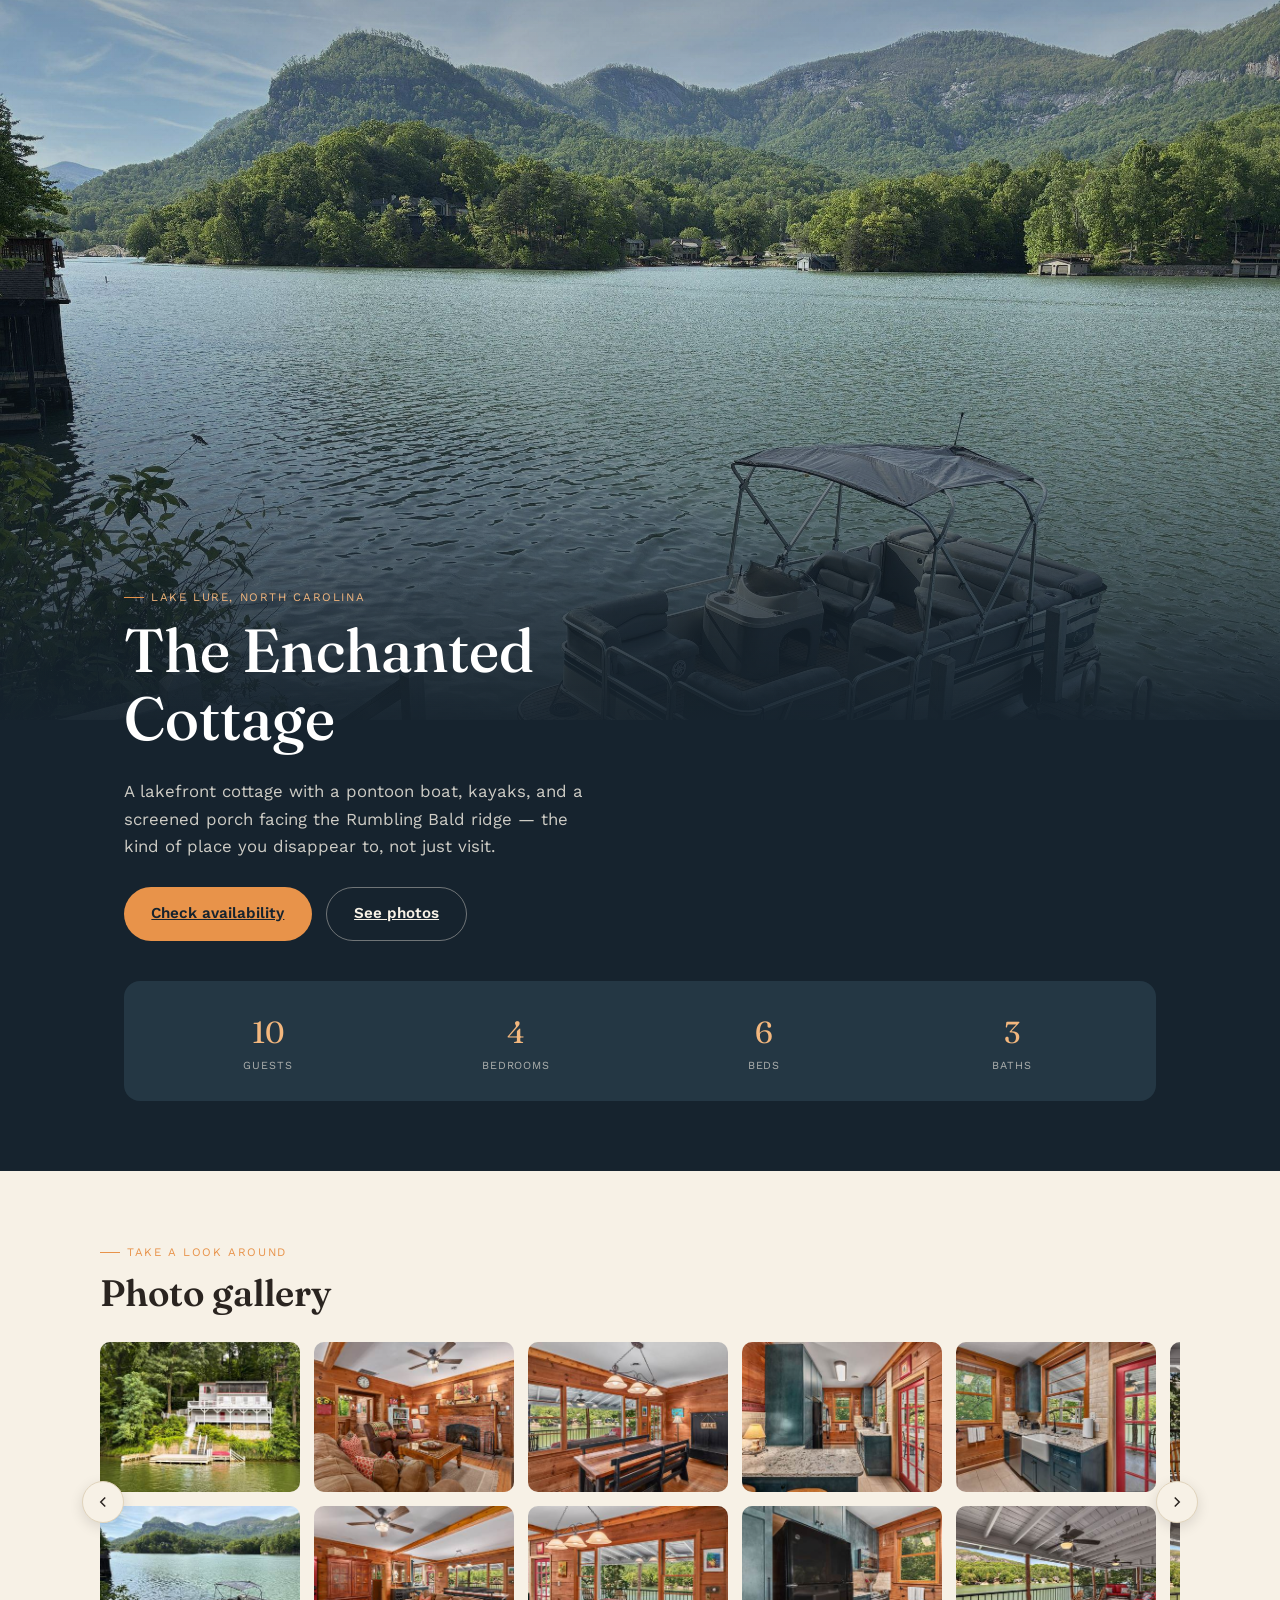
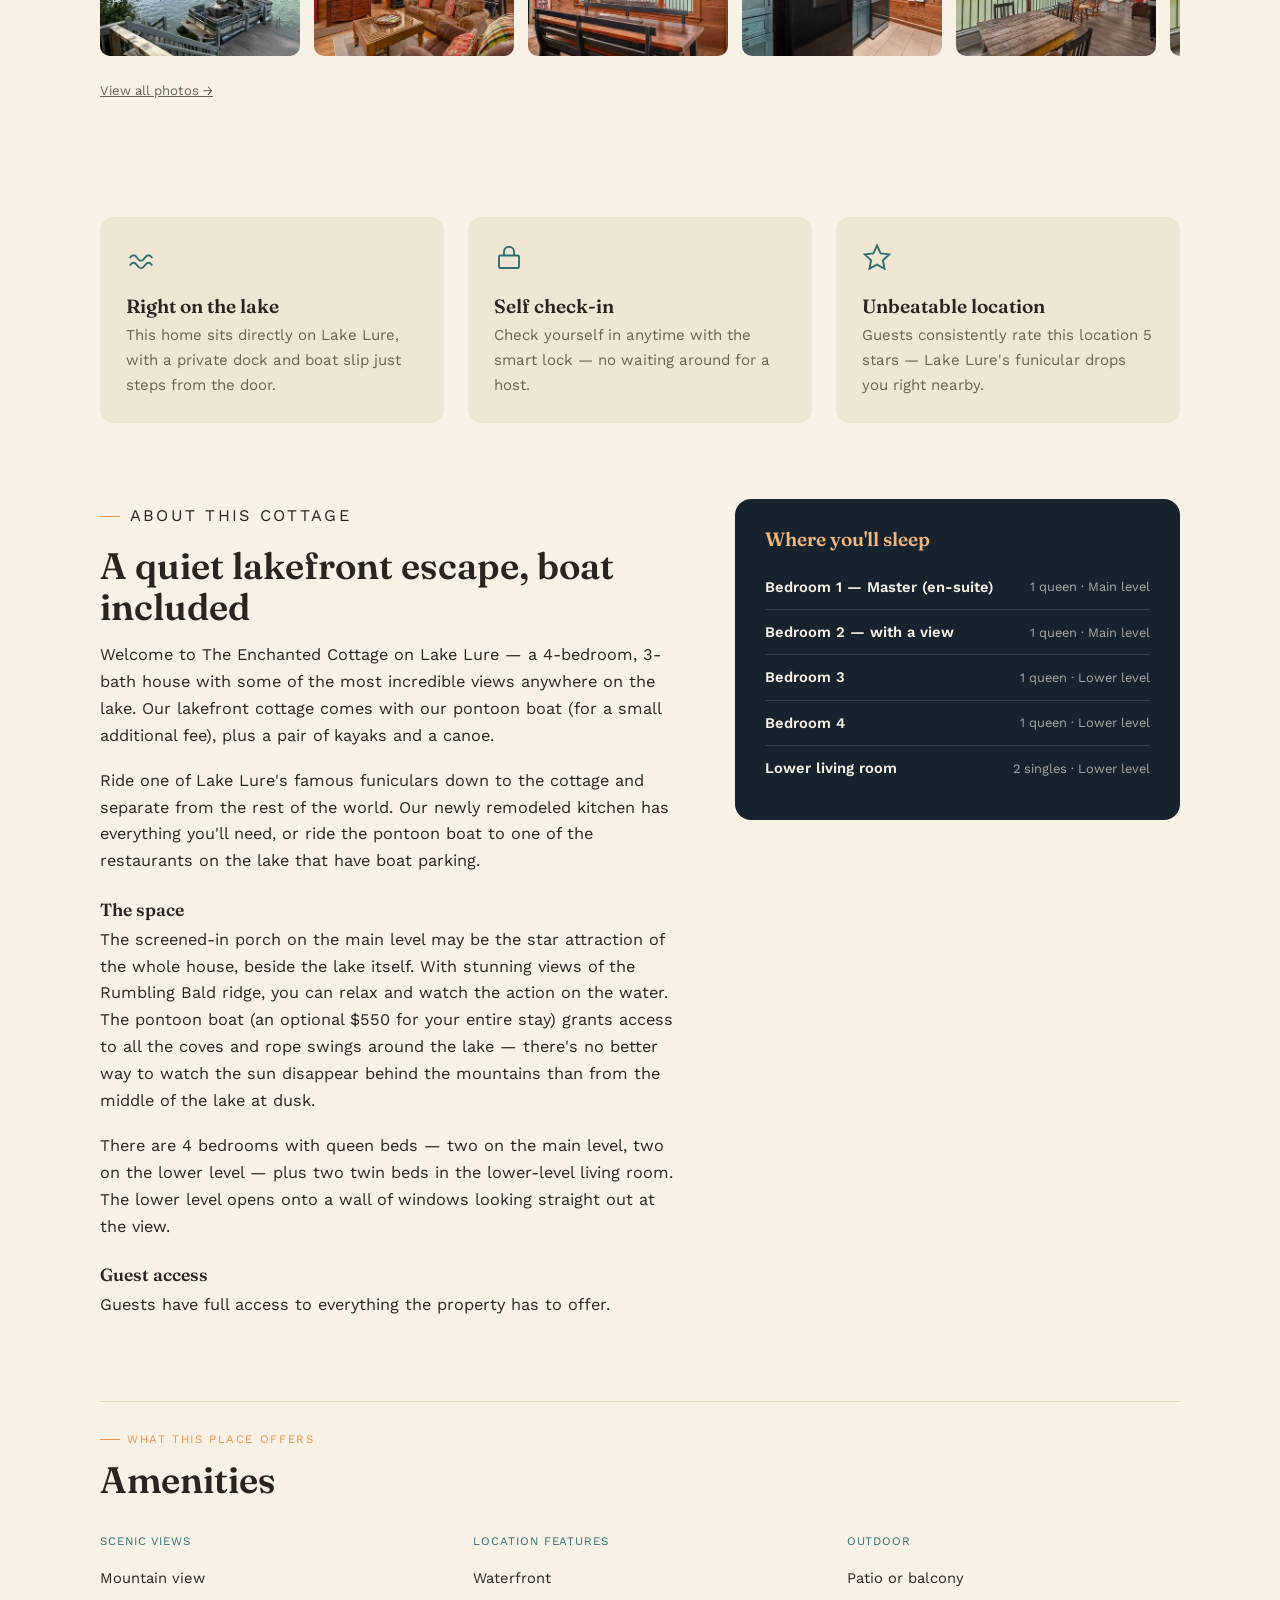
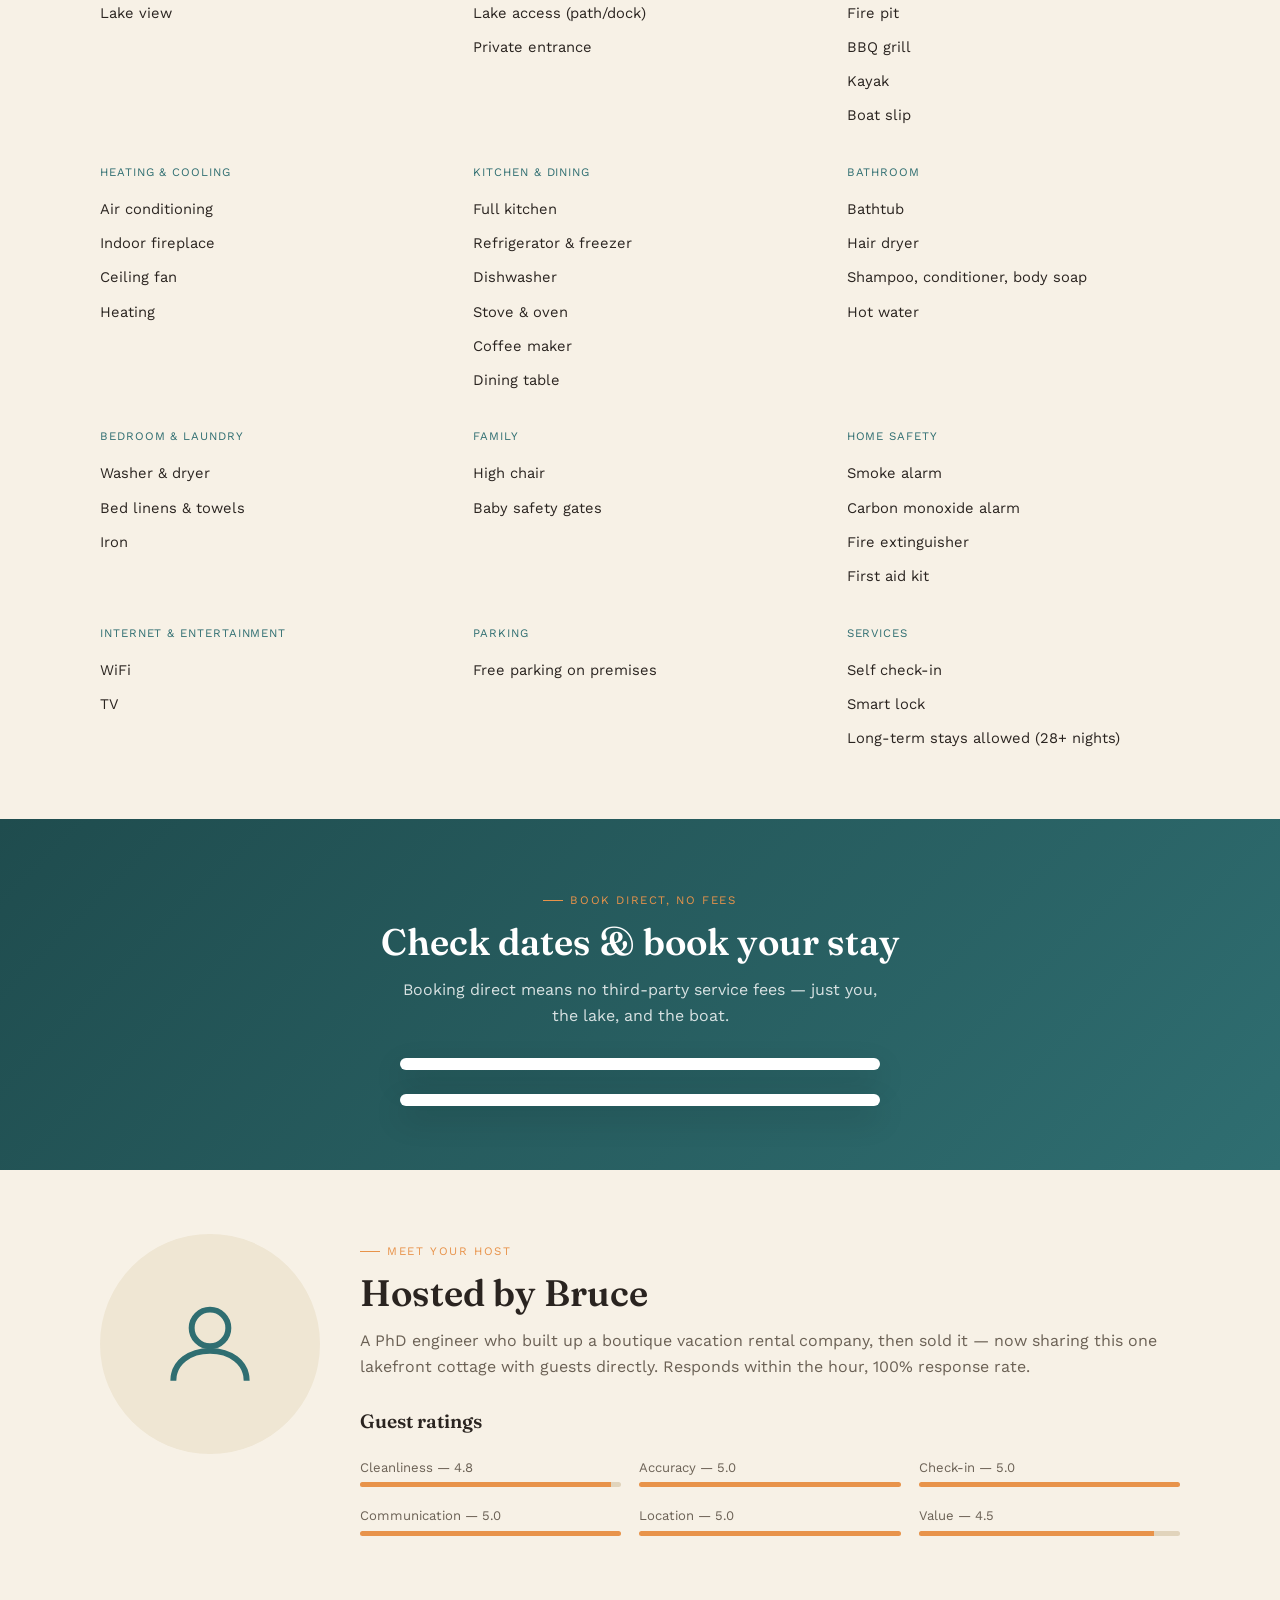
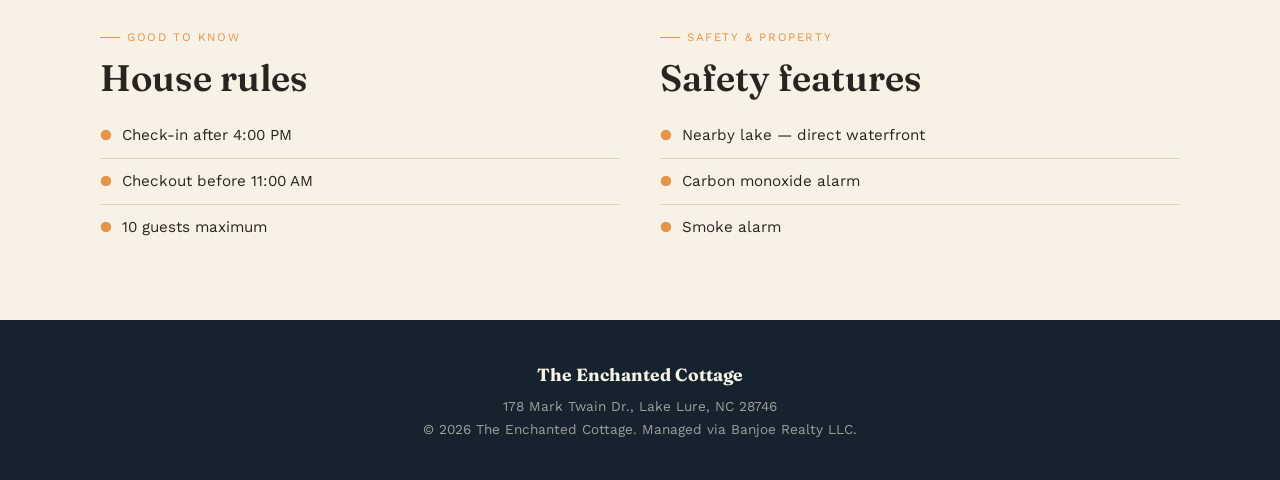
==== commit 4220d05b: "updated some fonts" ====
--- a/index.html
+++ b/index.html
@@ -6,7 +6,7 @@
 <title>The Enchanted Cottage | Lakefront Vacation Rental, Lake Lure NC</title>
 <meta name="description" content="Lakefront cottage on Lake Lure, NC with a pontoon boat, kayaks, and a screened porch overlooking Rumbling Bald. Sleeps 10 across 4 bedrooms. Book direct.">
 <link rel="preconnect" href="https://fonts.googleapis.com">
-<link href="https://fonts.googleapis.com/css2?family=Fraunces:opsz,wght@9..144,400;9..144,500;9..144,600&family=Work+Sans:wght@400;500;600;700&family=IBM+Plex+Mono:wght@400;500&display=swap" rel="stylesheet">
+<link href="https://fonts.googleapis.com/css2?family=Fraunces:opsz,wght@9..144,400;9..144,500;9..144,600&family=Work+Sans:wght@400;500;600;700&display=swap" rel="stylesheet">
 <link rel="stylesheet" href="css/style.css">
 </head>
 <body>
--- a/css/style.css
+++ b/css/style.css
@@ -18,7 +18,7 @@
 
   --font-display: "Fraunces", "Iowan Old Style", Georgia, serif;
   --font-body: "Work Sans", -apple-system, BlinkMacSystemFont, sans-serif;
-  --font-mono: "IBM Plex Mono", "SFMono-Regular", Consolas, monospace;
+  --font-mono: var(--font-body);
 
   --container: 1080px;
 }
@@ -393,16 +393,19 @@
 }
 .booking-band h2 { color: #fff; }
 .booking-band .lede { color: rgba(255,255,255,0.82); max-width: 50ch; margin: 0 auto 1.8em; }
-.widget-placeholder {
-  max-width: 640px;
+.booking-widgets {
+  max-width: 480px;
   margin: 0 auto;
-  background: rgba(255,255,255,0.08);
-  border: 1.5px dashed rgba(255,255,255,0.35);
-  border-radius: 16px;
-  padding: 48px 30px;
-  font-family: var(--font-mono);
-  font-size: 0.85rem;
-  color: rgba(255,255,255,0.75);
+  display: flex;
+  flex-direction: column;
+  gap: 24px;
+  text-align: left;
+}
+.booking-widgets .ownerrez-widget {
+  background: #fff;
+  border-radius: 14px;
+  padding: 6px;
+  box-shadow: 0 12px 30px rgba(0,0,0,0.18);
 }
 
 /* ---------- Host + Reviews ---------- */
